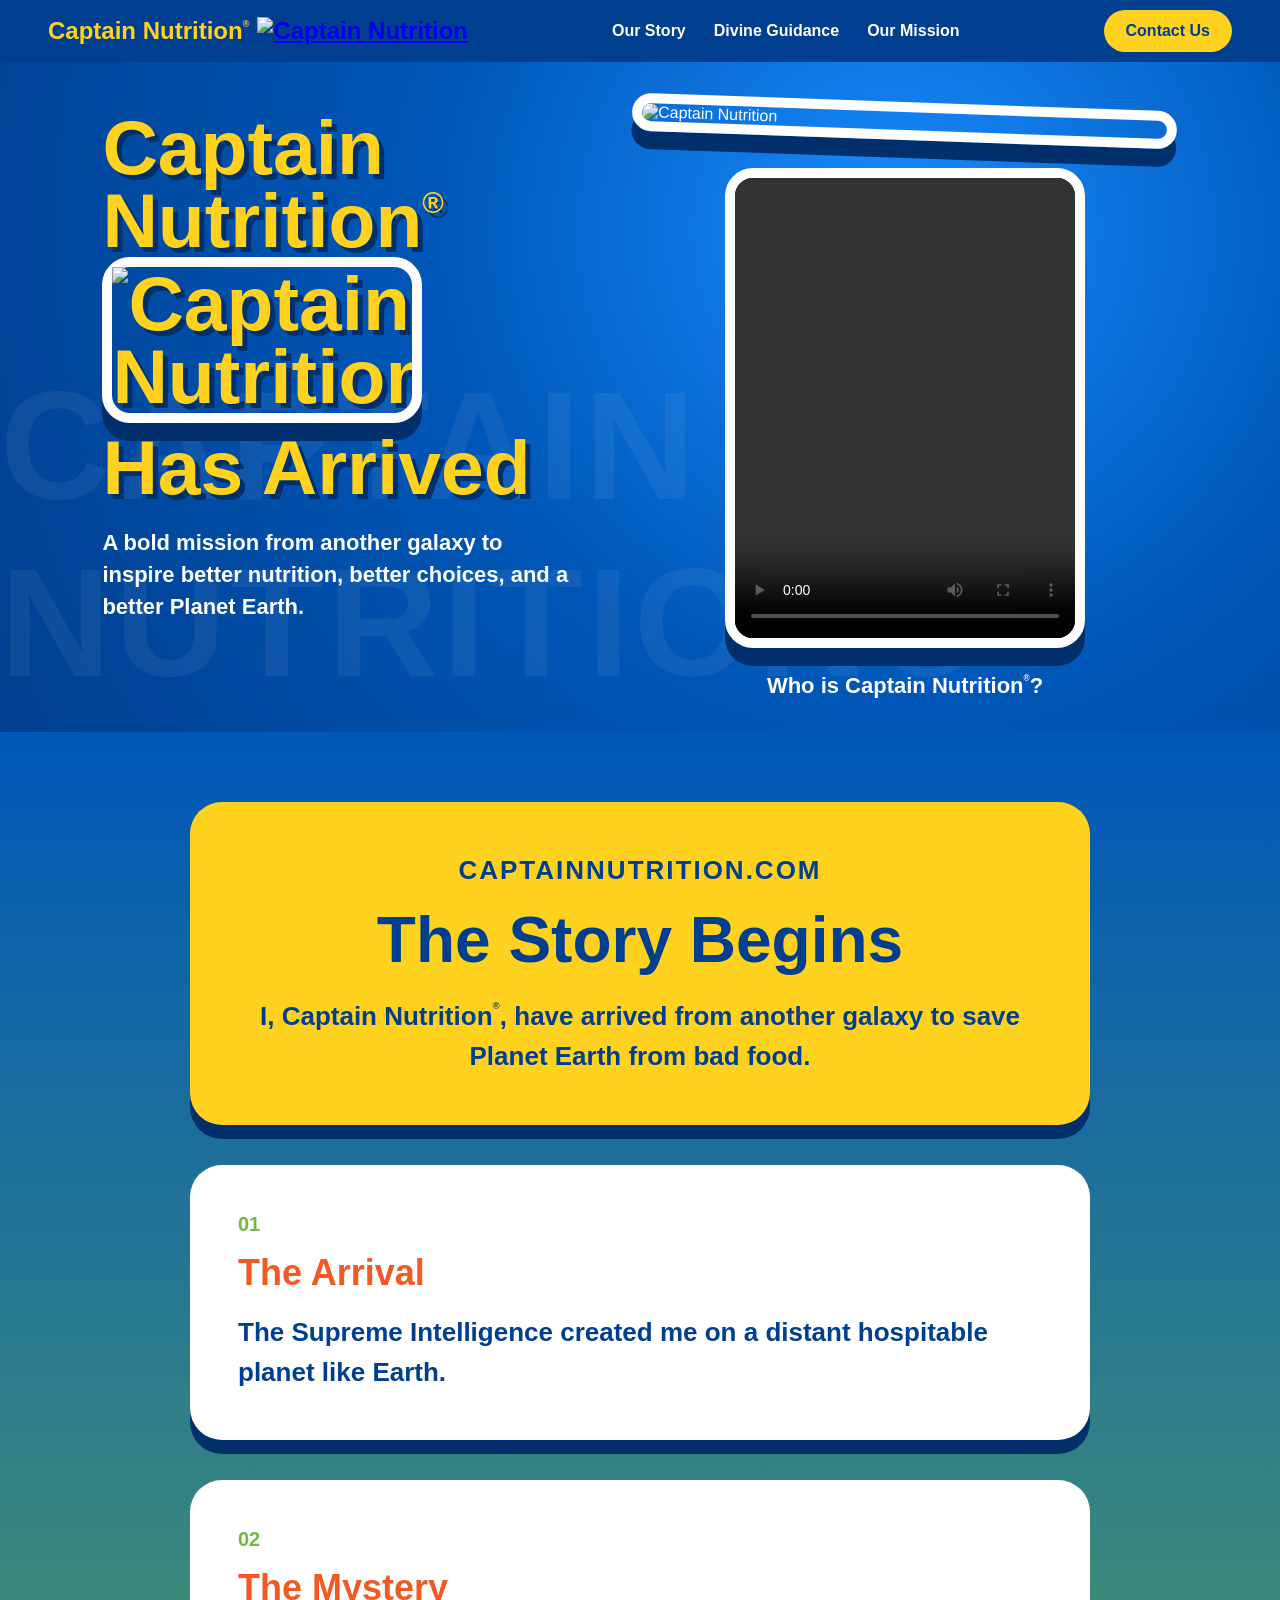
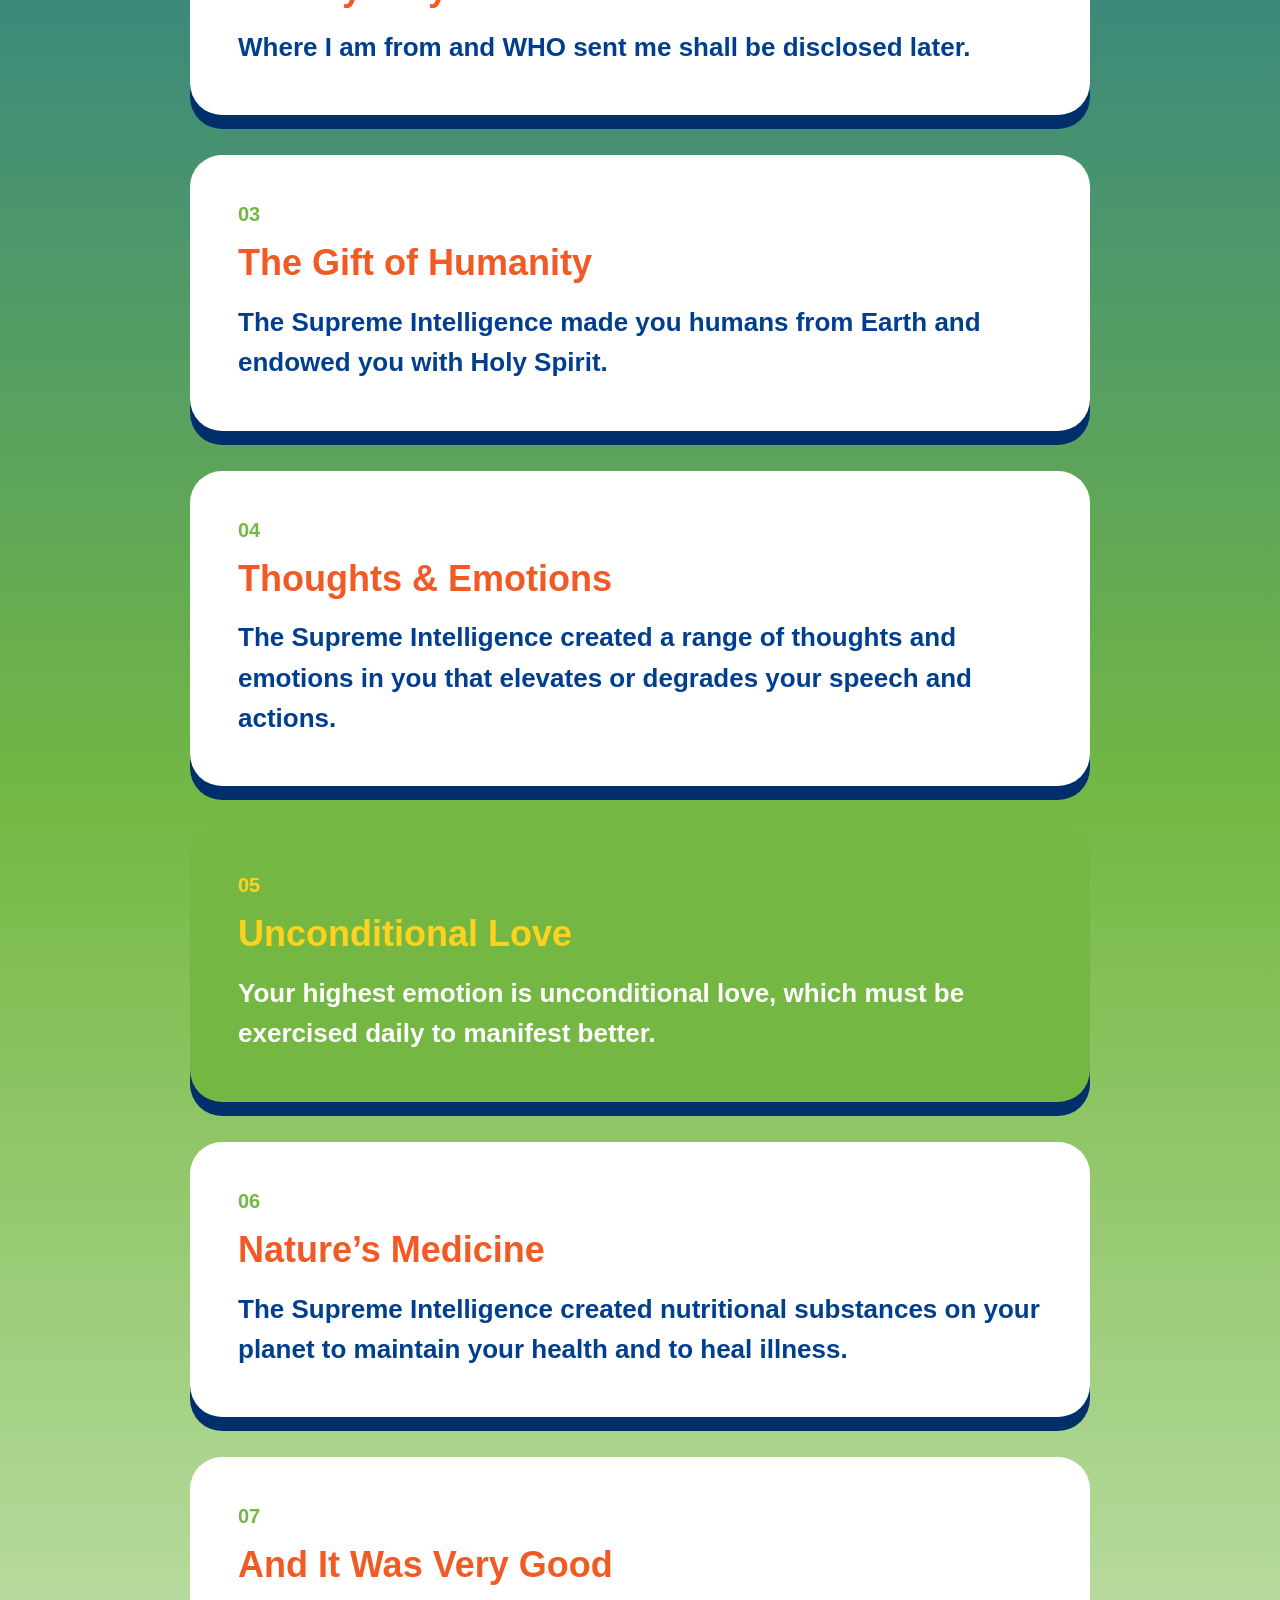
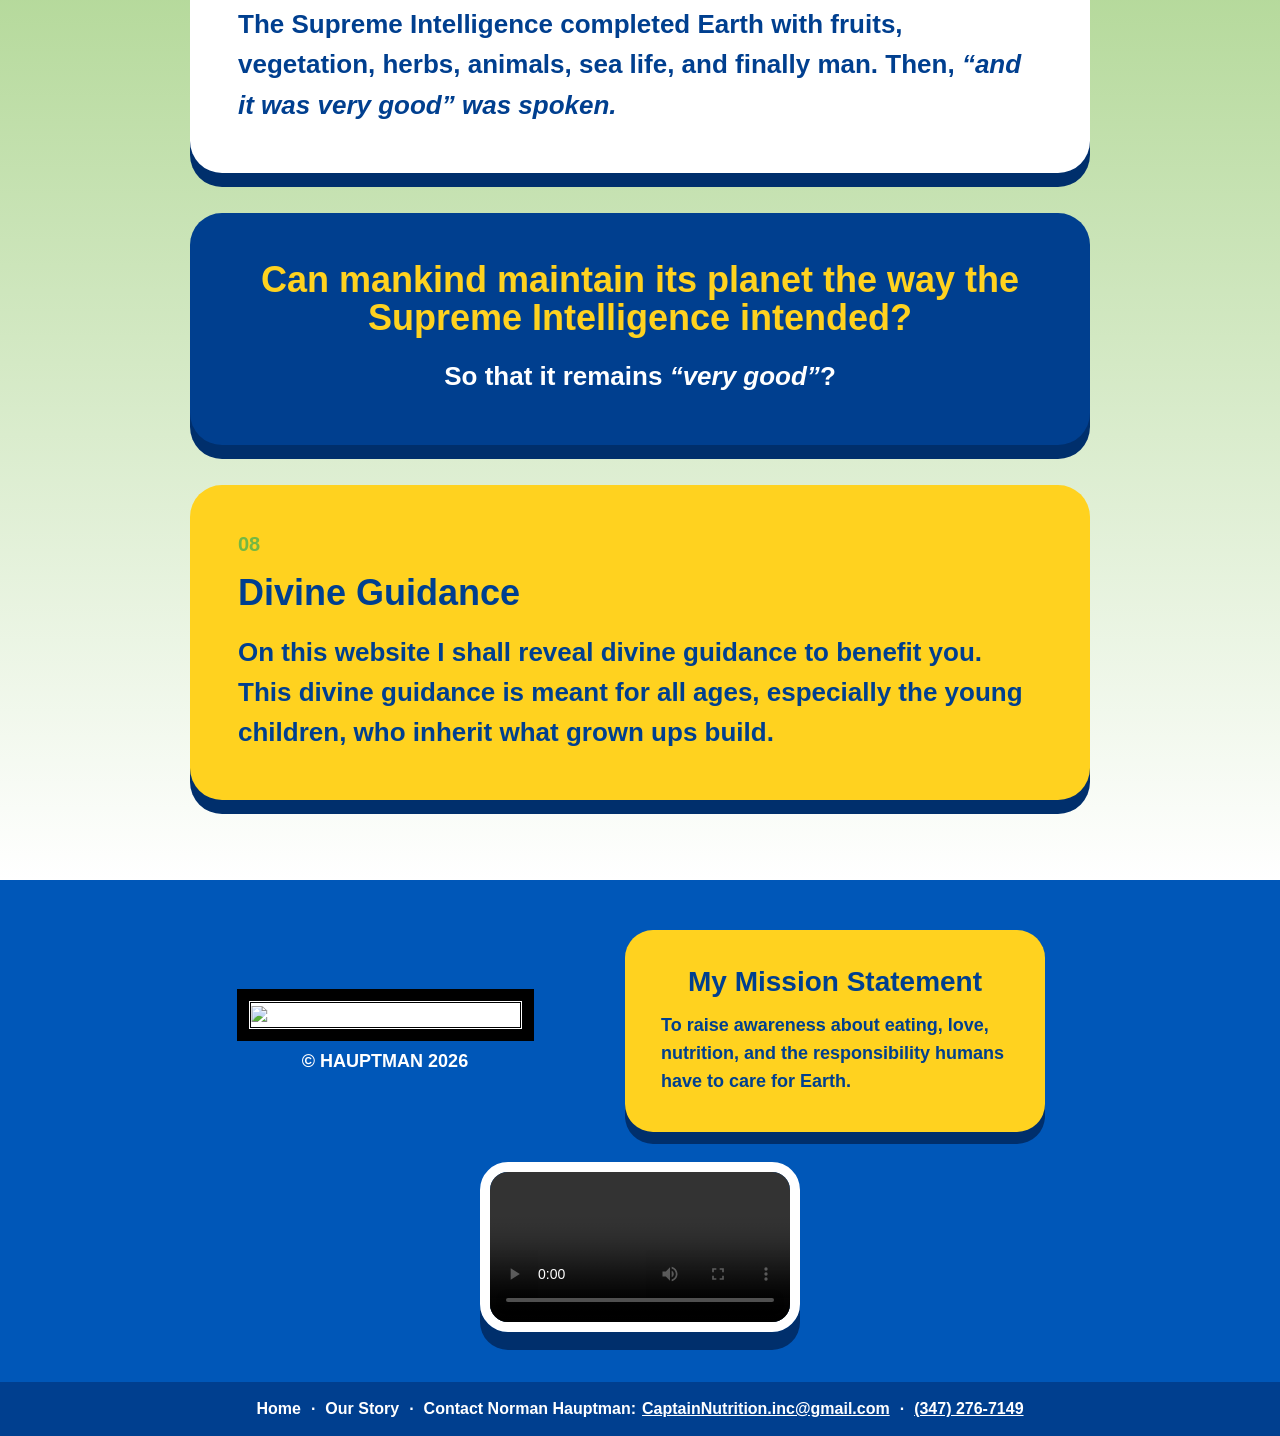
==== code/index.html @ ac57a13f "Initial clean commit" ====
<!DOCTYPE html>
<html lang="en">
<head>
  <meta charset="UTF-8" />
  <meta name="viewport" content="width=device-width, initial-scale=1.0" />
  <title>Captain Nutrition</title>
  <link rel="stylesheet" href="style.css" />
</head>

<body id="top">
  <header class="navbar">
    <div class="logo" style="display: flex; align-items: center; gap: 8px;">
      <a href="#top" style="text-decoration: none; color: inherit;">
        Captain Nutrition<span class="trademark">®</span>
      </a>

      <a href ="#top"><img src="large.png" alt="Captain Nutrition" style="width: 50px; height: auto;" /></a>
    </div>
        
    <nav>
      <a href="#story">Our Story</a>
      <a href="#guidance">Divine Guidance</a>
      <a href="#mission">Our Mission</a>
    <!-- <a href="#">Peace Love Cafe</a>
      <a href="#">FAQ</a>
      <a href="#">Legal</a> -->
    </nav>

    <div class="contact-dropdown">
      <button class="contact-btn">Contact Us</button>
      <div class="dropdown-content">
        <a href="mailto:CaptainNutrition.inc@gmail.com">
          CaptainNutrition.inc@gmail.com
        </a>
        <a href="tel:+13472767149">
          (347) 276-7149
        </a>
      </div>
    </div>
  </header>

  <section class="hero">
    <div class="hero-text">
      <h1>
        Captain Nutrition<span class="trademark">®</span><br />
            <div class="hero-cornucopia">        
              <img src="large.png" alt="Captain Nutrition" style="width: 300px; height: auto;"/>
            </div>
        <div style="margin-top: 8px;">Has Arrived</div>
      </h1>
      <p style="transform: translateY(-50px);"> A bold mission from another galaxy to inspire better nutrition, better choices, and a better Planet Earth. </p>
    </div>

    <div class="hero-media">
      <img src="Screenshot 2026-06-04 at 12.44.08 AM.png" alt="Captain Nutrition" />

      <video class="hero-under-video" controls playsinline>
        <source src="IMG_4357.mp4">
      </video>
      <p style="transform: translateY(-30px);"> Who is Captain Nutrition<span class="trademark">®</span>? </p>
    </div>
  </section>

  <section class="story" id="story">
    <div class="story-intro reveal">
      <p class="eyebrow">CaptainNutrition.com</p>
      <h1>The Story Begins</h1>
      <p> I, Captain Nutrition<span class="trademark">®</span>, have arrived from another galaxy to save Planet Earth from bad food. </p>
    </div>

    <div class="story-chapter reveal">
      <span>01</span>
      <h2>The Arrival</h2>
      <p> The Supreme Intelligence created me on a distant hospitable planet like Earth. </p>
    </div>

    <div class="story-chapter reveal">
      <span>02</span>
      <h2>The Mystery</h2>
      <p> Where I am from and WHO sent me shall be disclosed later. </p>
    </div>

    <div class="story-chapter reveal">
      <span>03</span>
      <h2>The Gift of Humanity</h2>
      <p>
        The Supreme Intelligence made you humans from Earth and endowed you with Holy Spirit.      
      </p>
    </div>

    <div class="story-chapter reveal">
      <span>04</span>
      <h2>Thoughts & Emotions</h2>
      <p>The Supreme Intelligence created a range of thoughts and emotions in you that
      elevates or degrades your speech and actions.
      </p>
    </div>

    <div class="story-chapter reveal green">
      <span>05</span>
      <h2>Unconditional Love</h2>
      <p>
        Your highest emotion is unconditional love, which must be exercised daily
        to manifest better.
      </p>
    </div>

    <div class="story-chapter reveal">
      <span>06</span>
      <h2>Nature’s Medicine</h2>
      <p> The Supreme Intelligence created nutritional substances on your planet to maintain your health and to heal illness. </p>
    </div>

    <div class="story-chapter reveal">
      <span>07</span>
      <h2>And It Was Very Good</h2>
      <p> The Supreme Intelligence completed Earth with fruits, vegetation, herbs, animals, sea life, and finally man. Then, <em>“and it was very good” was spoken.</em> </p>
    </div>

    <div class="story-question reveal">
      <h2>
        Can mankind maintain its planet the way the Supreme Intelligence intended?
      </h2>
      <p>So that it remains <em>“very good”</em>?</p>
    </div>

    <div class="story-chapter reveal final" id="guidance">
      <span>08</span>
      <h2>Divine Guidance</h2>
      <p>
        On this website I shall reveal divine guidance to benefit you. This divine
        guidance is meant for all ages, especially the young children, who inherit
        what grown ups build.
      </p>
    </div>
  </section>

  <section class="timeline" id="mission">
    <div class = "timeline-center">
      <div class = "captain-photo">
        <img src="Screenshot 2026-06-25 at 3.24.47 PM.png" alt="Captain Nutrition" />
      </div>
      <h3 class="timeline-copyright">© HAUPTMAN 2026</h3>
    </div>
    <div class="text-card yellow">
      <h3>My Mission Statement</h3>
      <p>
        <b>
        To raise awareness about eating, love, nutrition,
        and the responsibility humans have to care for Earth.
        </b>
      </p>
    </div>
  </section>

<section class="story-ending">
  <div class="ending-content">

      <video class="ending-video" controls playsinline>
        <source src="IMG_4361.mp4" type="video/mp4">
      </video>
  </div>
</section>


  <footer>
    <div style="text-align: center;">
      <nav style="display: flex; justify-content: center; align-items: center; flex-wrap: wrap; gap: 8px 0;">
          <a href="#top">Home</a>
          <span style="margin: 0 10px;">·</span>
          <a href="#story">Our Story</a>
          <span style="margin: 0 10px;">·</span>
          <span>Contact Norman Hauptman:</span>
          <a href="mailto:CaptainNutrition.inc@gmail.com" style="text-decoration: underline; margin-left: 6px;">
              CaptainNutrition.inc@gmail.com
          </a>
          <span style="margin: 0 10px;">·</span>
          <a href="tel:+13472767149" style="text-decoration: underline;">
              (347) 276-7149
          </a>
      </nav>
    </div>
  </footer>

  <script>
    const reveals = document.querySelectorAll(".reveal");

    const observer = new IntersectionObserver((entries) => {
      entries.forEach((entry) => {
        if (entry.isIntersecting) {
          entry.target.classList.add("active");
        }
      });
    }, {
      threshold: 0.2
    });

    reveals.forEach((section) => observer.observe(section));
  </script>
</body>
</html>
---- code/style.css ----
* {
  box-sizing: border-box;
  margin: 0;
  padding: 0;
}

body {
  font-family: Arial, Helvetica, sans-serif;
  background: #0057b8;
  color: white;
  overflow-x: hidden;
}

/* NAVBAR */

.navbar {
  background: #003f8f;
  display: flex;
  align-items: center;
  justify-content: space-between;
  padding: 10px 48px;
  position: sticky;
  top: 0;
  z-index: 10;
}

.logo {
  font-weight: 900;
  font-size: 24px;
  color: #ffd21f;
}

nav {
  display: flex;
  gap: 28px;
}

nav a {
  color: white;
  text-decoration: none;
  font-weight: 700;
}

button {
  background: #ffd21f;
  border: none;
  padding: 12px 22px;
  border-radius: 999px;
  font-weight: 900;
  color: #003f8f;
}

/* CONTACT DROPDOWN */
.contact-dropdown {
  position: relative;
  display: inline-block;
}

.contact-btn {
  background: #ffd21f;
  border: none;
  padding: 12px 22px;
  border-radius: 999px;
  font-weight: 900;
  color: #003f8f;
  cursor: pointer;
  font-size: 16px;
  font-family: inherit;
  transition: background 0.2s ease;
}

.contact-btn:hover {
  background: #e6bd19;
}

.dropdown-content {
  display: none;
  position: absolute;
  right: 0;
  top: 100%;
  margin-top: 8px;
  background-color: #003f8f;
  min-width: 200px;
  border: 3px solid #ffd21f;
  border-radius: 16px;
  box-shadow: 0 8px 16px rgba(0,0,0,0.2);
  z-index: 20;
  overflow: visible; /* Changed from hidden to allow the bridge to work */
}

/* This creates an invisible hit-zone between the button and the dropdown */
.dropdown-content::before {
  content: "";
  position: absolute;
  top: -15px;
  left: 0;
  width: 100%;
  height: 15px;
  background: transparent;
}

.dropdown-content a {
  color: white;
  padding: 12px 16px;
  text-decoration: none;
  display: block;
  font-weight: 700;
  font-size: 14px;
  transition: background 0.2s ease, color 0.2s ease;
}

.dropdown-content a:not(:last-child) {
  border-bottom: 1px solid rgba(255, 255, 255, 0.1);
}

.dropdown-content a:hover {
  background-color: #ffd21f;
  color: #003f8f;
}

/* Show the menu on hover */
.contact-dropdown:hover .dropdown-content {
  display: block;
}
/* HERO */

.hero {
  min-height: 640px;
  background: radial-gradient(circle at 70% 25%, #188cff, #0057b8 45%, #003f8f);
  display: grid;
  grid-template-columns: 1fr 1.15fr;
  align-items: center;
  gap: 56px;
  padding: 40px 8% 0px;
  text-align: left;
  position: relative;
  overflow: hidden;
}

.hero::before {
  content: "CAPTAIN NUTRITION®";
  position: absolute;
  right: -40px;
  bottom: 20px;
  font-size: clamp(70px, 12vw, 180px);
  font-weight: 900;
  color: rgba(255, 255, 255, 0.06);
  letter-spacing: 4px;
}

.hero-text {
  position: relative;
  z-index: 1;
}

.hero h3 {
  display: inline-block;
  background: #ffd21f;
  color: #003f8f;
  padding: 10px 18px;
  border-radius: 999px;
  letter-spacing: 2px;
  font-size: 14px;
  margin-bottom: 24px;
}

.hero h1 {
  text-align: left;
  font-size: clamp(44px, 6vw, 88px);
  max-width: 720px;
  transform: translateY(-50px);
}

.hero p {
  margin-top: 24px;
  max-width: 560px;
  font-size: 22px;
  line-height: 1.45;
  font-weight: 700;
}

/* HERO MEDIA */

.hero-media {
  display: flex;
  flex-direction: column;
  align-items: center;
  gap: 28px;
  position: relative;
  z-index: 1;
}

.hero-media img {
  width: 100%;
  max-width: 760px;
  border: 10px solid white;
  border-radius: 28px;
  box-shadow: 0 18px 0 #002f6c;
  transform: rotate(2deg);
}

.hero-under-video {
  width: 100%;
  max-width: 360px;
  height: 480px;
  object-fit: cover;
  object-position: center;
  border: 10px solid white;
  border-radius: 28px;
  box-shadow: 0 18px 0 #002f6c;
  background: black;
}

/* CORNOCOPIA BLOCK */

.hero-cornucopia {
  display: inline-flex;
  flex-direction: column;
  gap: 28px;
  border: 10px solid white;
  border-radius: 28px;
  box-shadow: 0 18px 0 #002f6c;
}

/* GLOBAL H1 */

h1 {
  font-size: clamp(34px, 6vw, 72px);
  font-weight: 900;
  color: #ffd21f;
  text-align: center;
  text-shadow: 5px 5px 0 #002f6c;
  line-height: 0.95;
}

/* STORY */

.story {
  padding: 70px 8%;
  padding-bottom: 40px;
  background: linear-gradient(#0057b8, #74b843, #ffffff);
}

.story-intro,
.story-chapter,
.story-question {
  max-width: 900px;
  margin: 0 auto 40px;
  padding: 48px;
  border-radius: 32px;
  background: white;
  color: #003f8f;
  box-shadow: 0 14px 0 #002f6c;
}

.story-intro {
  text-align: center;
  background: #ffd21f;
}

.eyebrow {
  font-size: 14px;
  letter-spacing: 2px;
  text-transform: uppercase;
  font-weight: 900;
  color: #003f8f;
  margin-bottom: 18px;
}

.story h1 {
  font-size: clamp(38px, 5vw, 64px);
  color: #003f8f;
  text-shadow: none;
  margin-bottom: 24px;
  line-height: 1;
}

.story h2 {
  font-size: clamp(22px, 4vw, 36px);
  line-height: 1.05;
  font-weight: 900;
  color: #f15a24;
  margin-bottom: 20px;
}

.story p {
  font-size: clamp(18px, 2.2vw, 26px);
  line-height: 1.55;
  font-weight: 700;
}

.story-chapter span {
  display: inline-block;
  margin-bottom: 18px;
  font-size: 20px;
  font-weight: 900;
  color: #74b843;
}

.story-chapter.green {
  background: #74b843;
  color: white;
}

.story-chapter.green h2,
.story-chapter.green span {
  color: #ffd21f;
}

.story-question {
  text-align: center;
  background: #003f8f;
  color: white;
}

.story-question h2 {
  color: #ffd21f;
}

.story-chapter.final {
  background: #ffd21f;
}

.story-chapter.final h2 {
  color: #003f8f;
}

/* REVEAL */

.reveal {
  opacity: 0;
  transform: translateY(70px) scale(0.92);
  transition: opacity 0.75s ease, transform 0.75s cubic-bezier(0.22, 1, 0.36, 1);
}

.reveal.active {
  opacity: 1;
  transform: translateY(0) scale(1);
}

/* TIMELINE (CLEANED - SINGLE SOURCE OF TRUTH) */

.timeline {
  display: grid;
  grid-template-columns: 300px 420px;
  justify-content: center;
  align-items: center;
  column-gap: 90px;
  padding: 50px 8% 0;
}

.timeline-center {
  width: 300px;
  text-align: center;
  justify-self: end;
}

.timeline-center img {
  width: 300px;
  max-width: 300px;
}

.timeline-copyright {
  margin-top: 8px;
  font-size: 18px;
  font-weight: 700;
}

.text-card {
  background: white;
  color: #003f8f;
  border-radius: 28px;
  padding: 36px;
  box-shadow: 0 12px 0 #002f6c;
  max-width: 520px;
}

.text-card h3 {
  font-size: 28px;
  font-weight: 900;
  color: #003f8f;
  margin-bottom: 14px;
  text-align: center;
}

.text-card p {
  font-size: 18px;
  line-height: 1.55;
}

.text-card.yellow {
  justify-self: end;
  background: #ffd21f;
  color: #003f8f;
}
.captain-photo {
  position: relative;
  margin: 10px;
  width: 91%;
  display: inline-block;
  overflow: hidden;

  background: white;
  padding: 5px 1px;

  outline: 12px solid black;
}

.captain-photo::before {
  content: "";
  position: absolute;

  top: 1px;
  left: 1px;
  right: 1px;
  bottom: 1px;

  border: 1.8px solid black;
  pointer-events: none;
  z-index: 2;
}

.captain-photo img {
  display: block;
  width: 100%;
  transform: scaleX(.99); /* 2% wider */
  transform-origin: center;
  z-index: 1;
}

/* STORY ENDING */

.story-ending {
  text-align: center;
  padding: 30px 20px;
  background: #0057b8;
}

.ending-video {
  display: block;
  margin: 0 auto 20px;
  max-width: 100%;
  height: auto;
  border: 10px solid white;
  border-radius: 28px;
  box-shadow: 0 18px 0 #002f6c;
}

/* FOOTER */

footer {
  background: #003f8f;
  text-align: center;
  padding: 18px 32px;
  font-weight: 700;
}

/* TRADMARK */

.trademark {
  font-size: 0.38em;
  vertical-align: top;
  position: relative;
  top: 0.2em;
}

/* RESPONSIVE */

@media (hover: hover) {
  .contact-dropdown:hover .dropdown-content {
    display: block;
  }
  .contact-btn:hover {
    background: #e6bd19;
  }
  .dropdown-content a:hover {
    background-color: #ffd21f;
    color: #003f8f;
  }
}

@media (max-width: 850px) {
  .navbar {
    display: flex;
    flex-direction: row; 
    flex-wrap: wrap;   
    align-items: center;
    justify-content: space-between;
    padding: 12px 24px; 
    gap: 12px 0;       
  }

  nav {
    order: 3;           
    width: 100%;         
    justify-content: center;
    gap: 20px;        
    padding-top: 4px;
  }

  .logo {
    order: 1;
    font-size: 20px;  
  }

  .contact-dropdown {
    order: 2;
  }

  .contact-btn {
    padding: 10px 18px;
    font-size: 14px;
  }

  .dropdown-content {
    right: 0;
    min-width: 180px;
  }

  .hero {
    grid-template-columns: 1fr;
  }

  .hero-media img {
    max-width: 100%;
  }

  .hero-under-video {
    max-width: 360px;
    height: 500px;
  }

  .story {
    padding: 70px 5%;
  }

  .story-intro,
  .story-chapter,
  .story-question {
    max-width: 900px;
    margin: 0 auto 40px;
  }

  .timeline {
    grid-template-columns: 1fr;
    gap: 32px;
  }
}
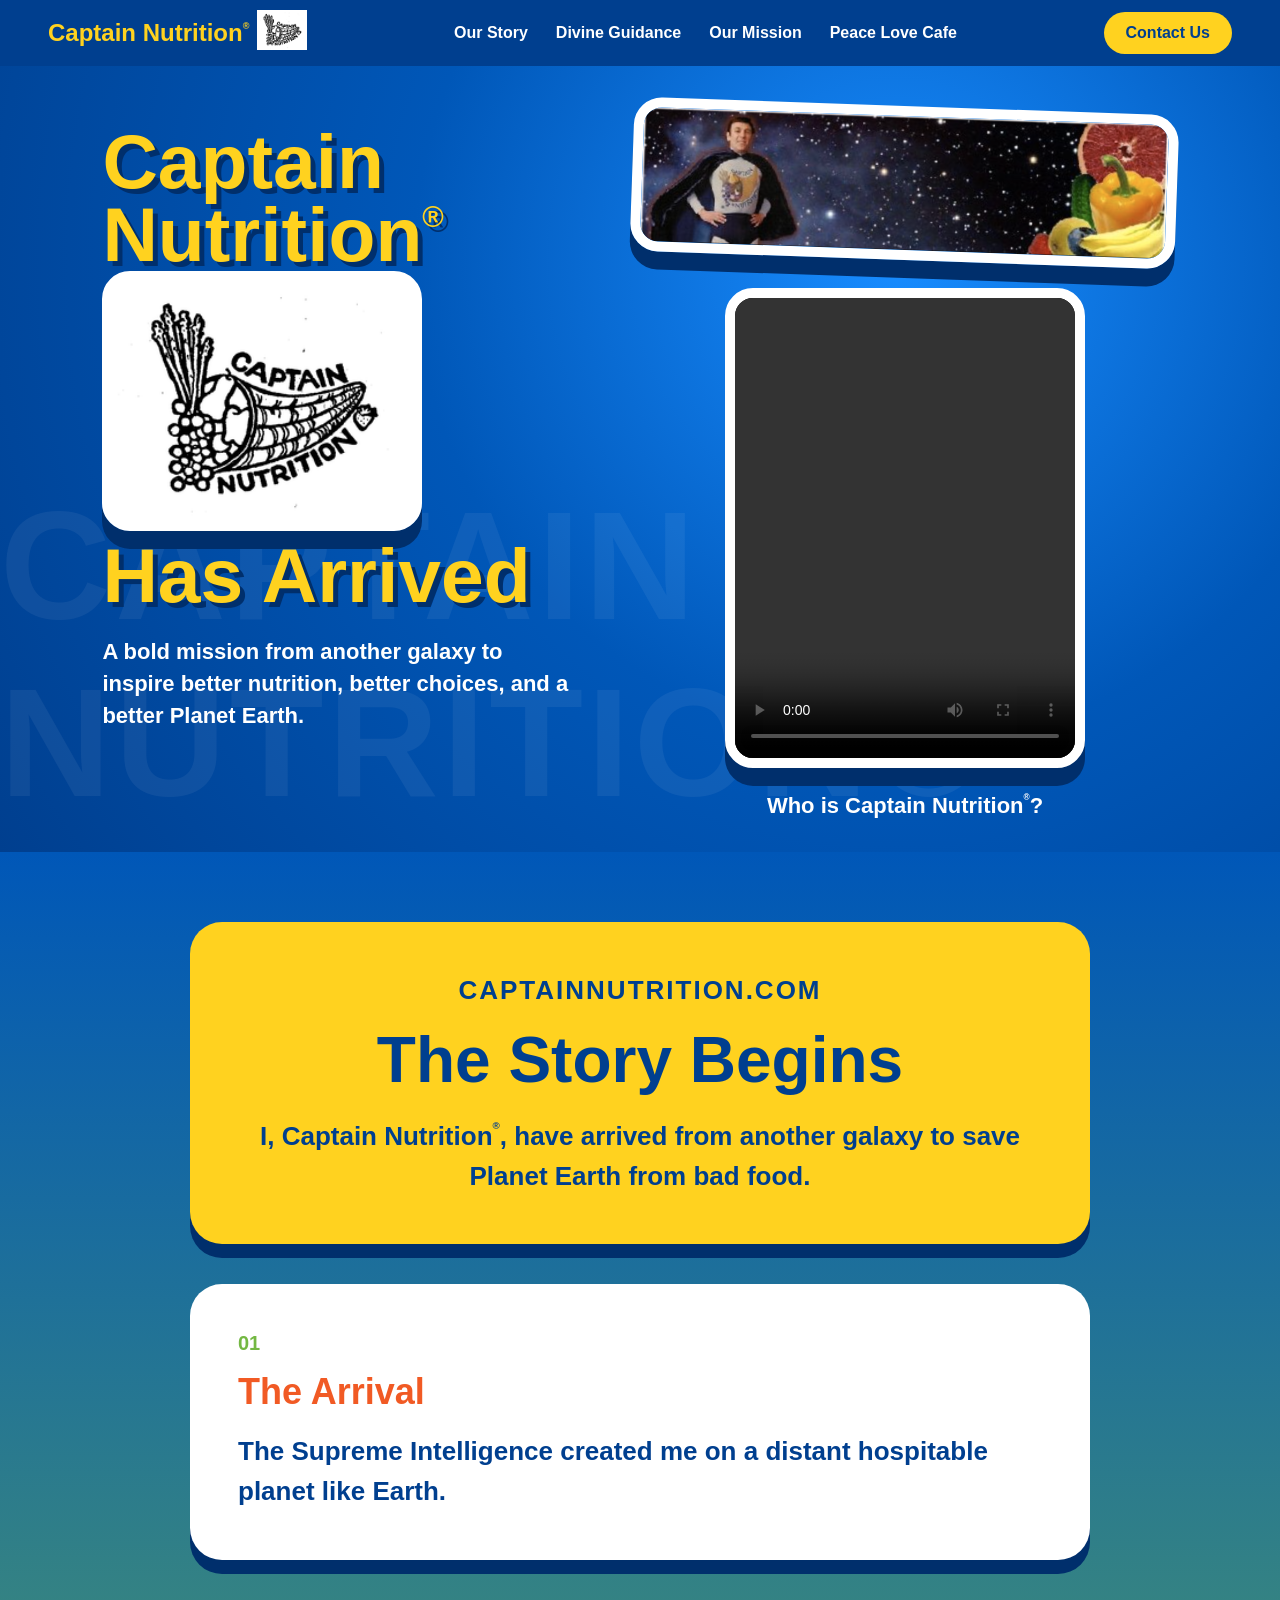
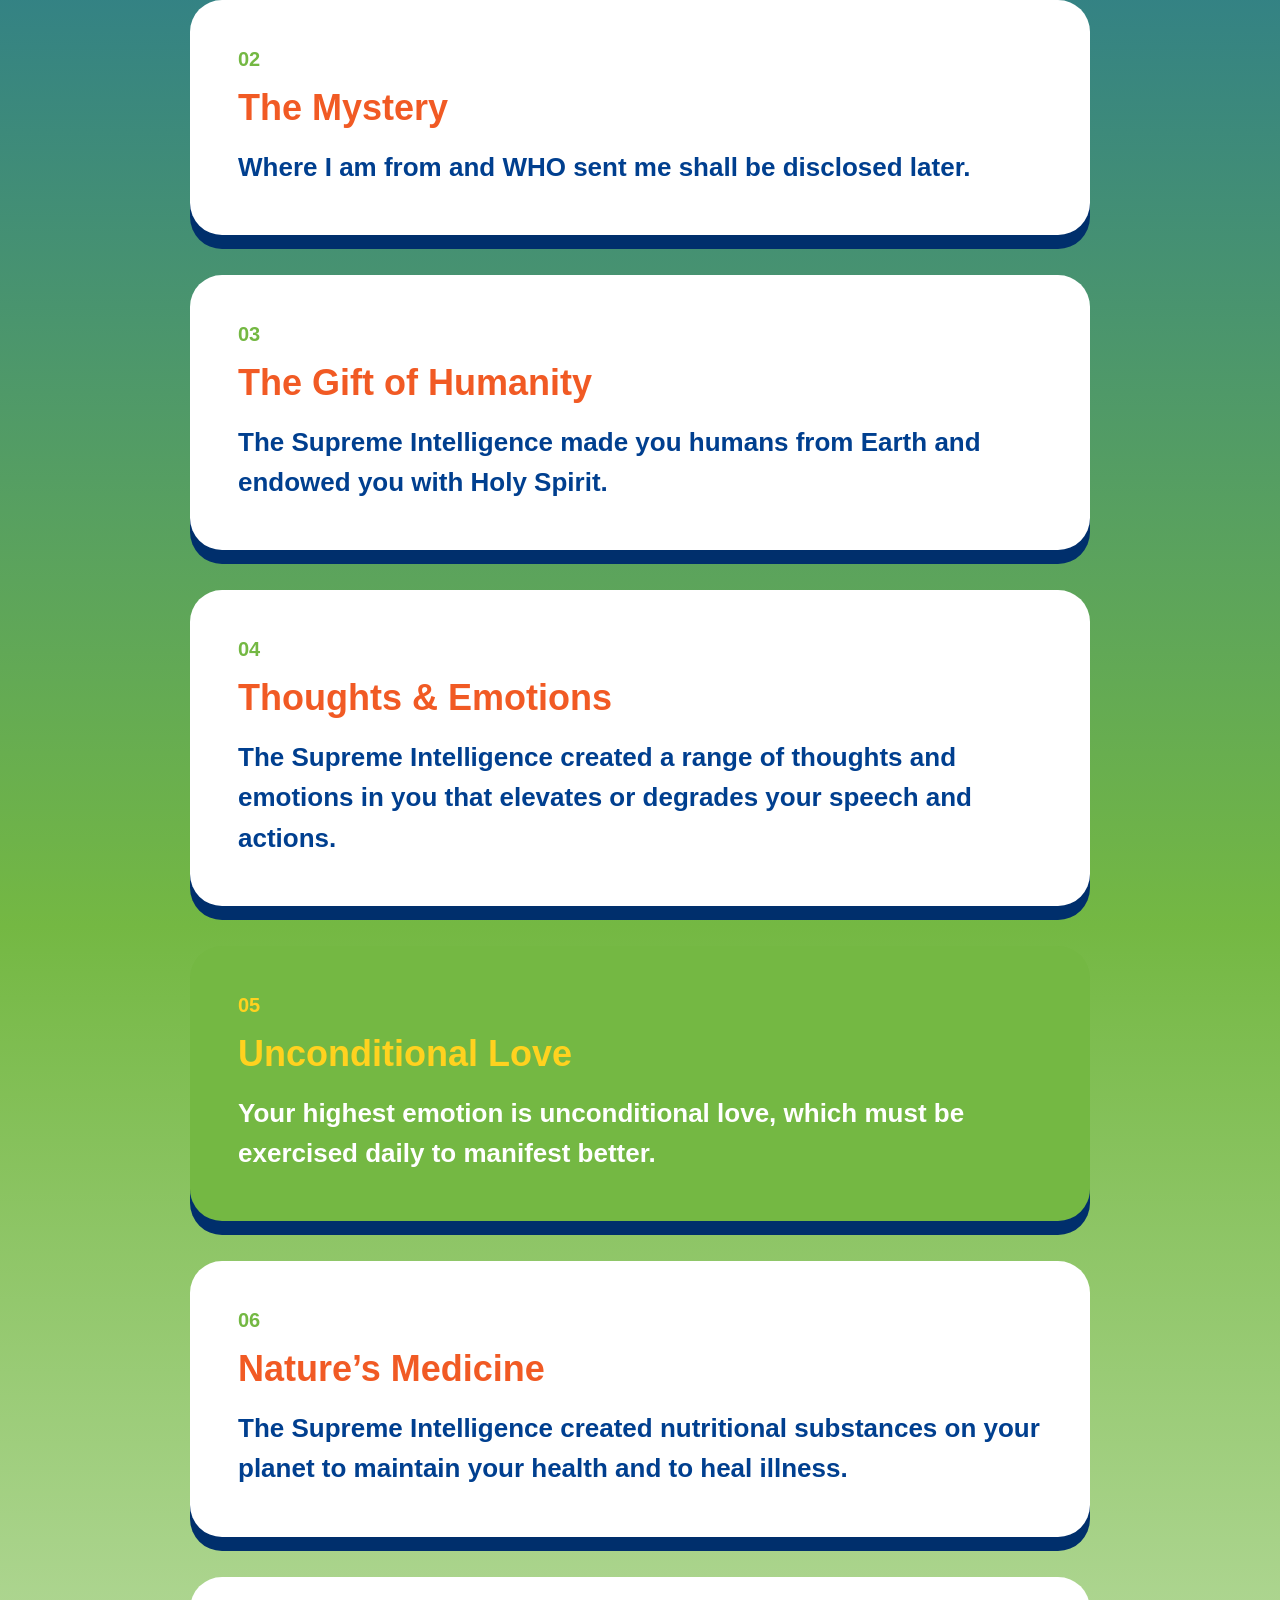
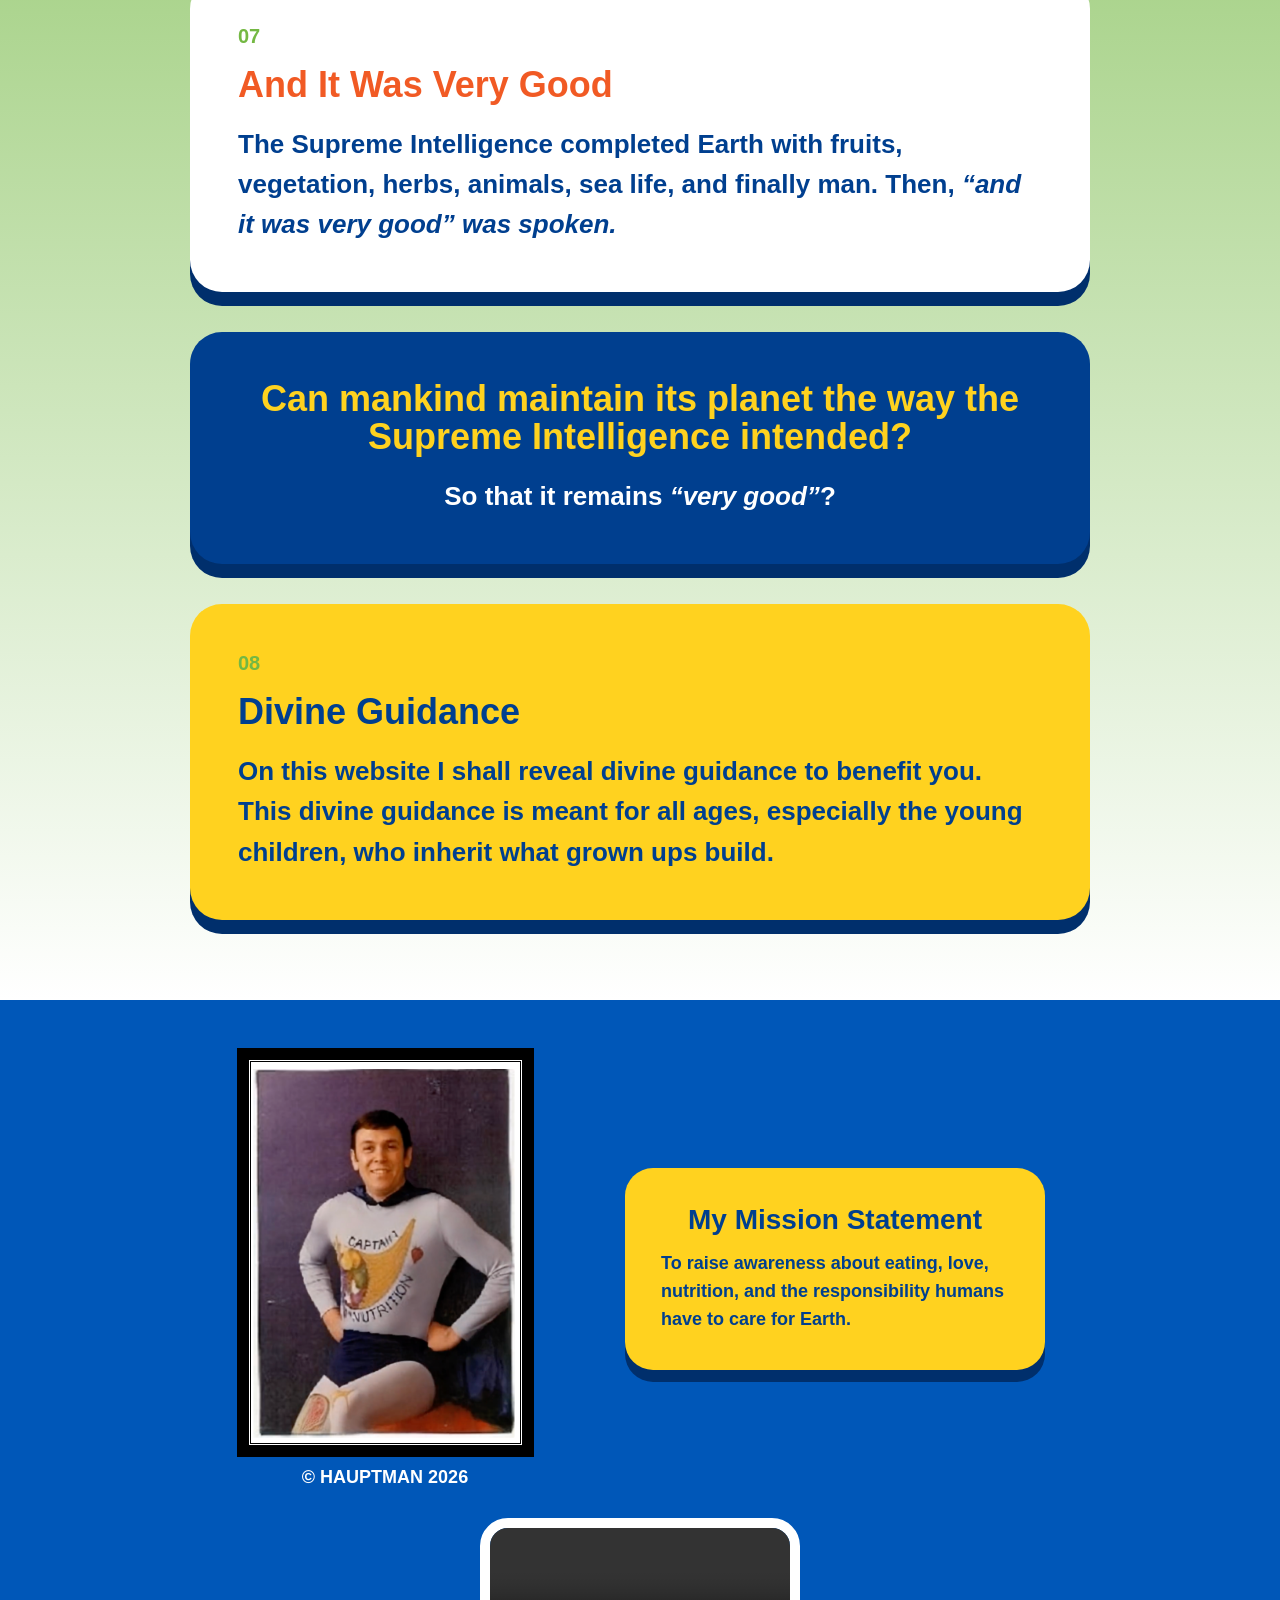
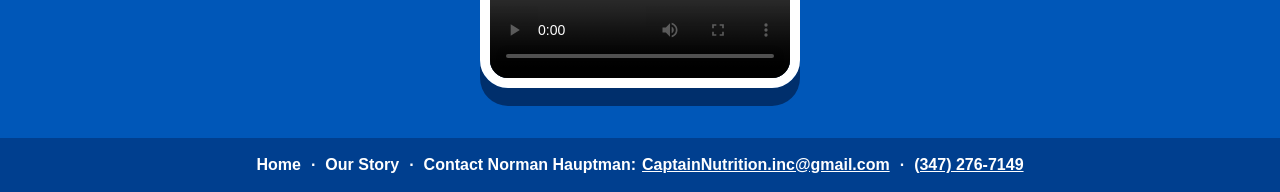
==== commit 3c68e97c: "cafe page start" ====
--- a/code/index.html
+++ b/code/index.html
@@ -14,13 +14,14 @@
         Captain Nutrition<span class="trademark">®</span>
       </a>
 
-      <a href ="#top"><img src="large.png" alt="Captain Nutrition" style="width: 50px; height: auto;" /></a>
+      <a href ="#top"><img src="media/large.png" alt="Captain Nutrition" style="width: 50px; height: auto;" /></a>
     </div>
         
     <nav>
       <a href="#story">Our Story</a>
       <a href="#guidance">Divine Guidance</a>
       <a href="#mission">Our Mission</a>
+      <a href="peacelovecafe.html">Peace Love Cafe</a>
     <!-- <a href="#">Peace Love Cafe</a>
       <a href="#">FAQ</a>
       <a href="#">Legal</a> -->
@@ -44,7 +45,7 @@
       <h1>
         Captain Nutrition<span class="trademark">®</span><br />
             <div class="hero-cornucopia">        
-              <img src="large.png" alt="Captain Nutrition" style="width: 300px; height: auto;"/>
+              <img src="media/large.png" alt="Captain Nutrition" style="width: 300px; height: auto;"/>
             </div>
         <div style="margin-top: 8px;">Has Arrived</div>
       </h1>
@@ -52,10 +53,10 @@
     </div>
 
     <div class="hero-media">
-      <img src="Screenshot 2026-06-04 at 12.44.08 AM.png" alt="Captain Nutrition" />
+      <img src="media/Screenshot 2026-06-04 at 12.44.08 AM.png" alt="Captain Nutrition" />
 
       <video class="hero-under-video" controls playsinline>
-        <source src="IMG_4357.mp4">
+        <source src="media/IMG_4357.mp4">
       </video>
       <p style="transform: translateY(-30px);"> Who is Captain Nutrition<span class="trademark">®</span>? </p>
     </div>
@@ -138,7 +139,7 @@
   <section class="timeline" id="mission">
     <div class = "timeline-center">
       <div class = "captain-photo">
-        <img src="Screenshot 2026-06-25 at 3.24.47 PM.png" alt="Captain Nutrition" />
+        <img src="media/Screenshot 2026-06-25 at 3.24.47 PM.png" alt="Captain Nutrition" />
       </div>
       <h3 class="timeline-copyright">© HAUPTMAN 2026</h3>
     </div>
@@ -157,7 +158,7 @@
   <div class="ending-content">
 
       <video class="ending-video" controls playsinline>
-        <source src="IMG_4361.mp4" type="video/mp4">
+        <source src="media/IMG_4361.mp4" type="video/mp4">
       </video>
   </div>
 </section>
--- a/code/style.css
+++ b/code/style.css
@@ -546,3 +546,40 @@
     gap: 32px;
   }
 }
+
+/*peace love cafe page*/
+.cafe-manifesto {
+  list-style: none;
+  padding: 0;
+  margin: 0;
+  display: flex;
+  flex-direction: column;
+  gap: 14px;
+  font-size: 19px;
+  font-weight: 700;
+  color: #ffd21f;
+  transform: translateY(-20px);
+}
+
+.cafe-manifesto li {
+  display: flex;
+  align-items: center;
+  gap: 12px;
+  background: rgba(0, 63, 143, 0.4);
+  padding: 12px 18px;
+  border-radius: 16px;
+  border: 2px solid rgba(255, 210, 31, 0.3);
+  backdrop-filter: blur(4px);
+  transition: transform 0.2s ease, background 0.2s ease;
+}
+
+.cafe-manifesto li:hover {
+  transform: translateX(6px);
+  background: rgba(0, 63, 143, 0.7);
+  border-color: #ffd21f;
+}
+
+.cafe-manifesto span {
+  color: #74b843;
+  font-size: 16px;
+}
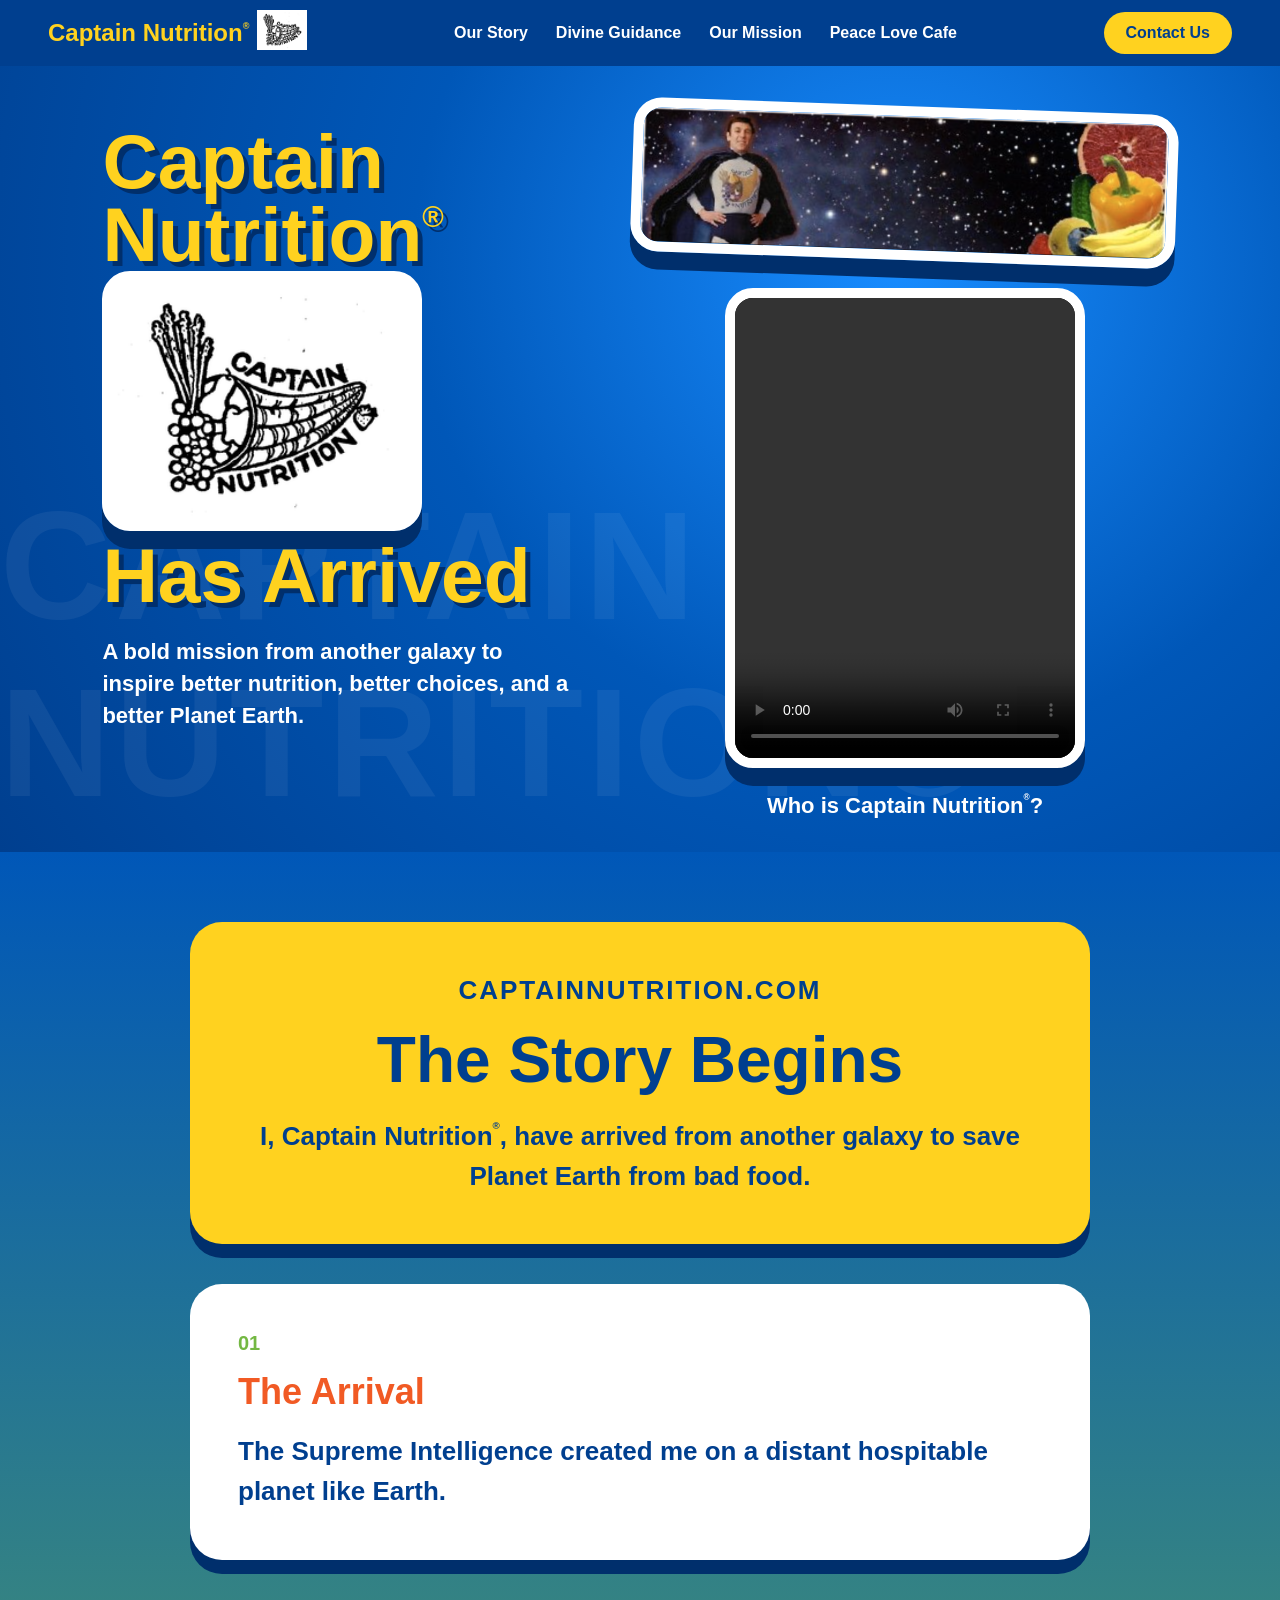
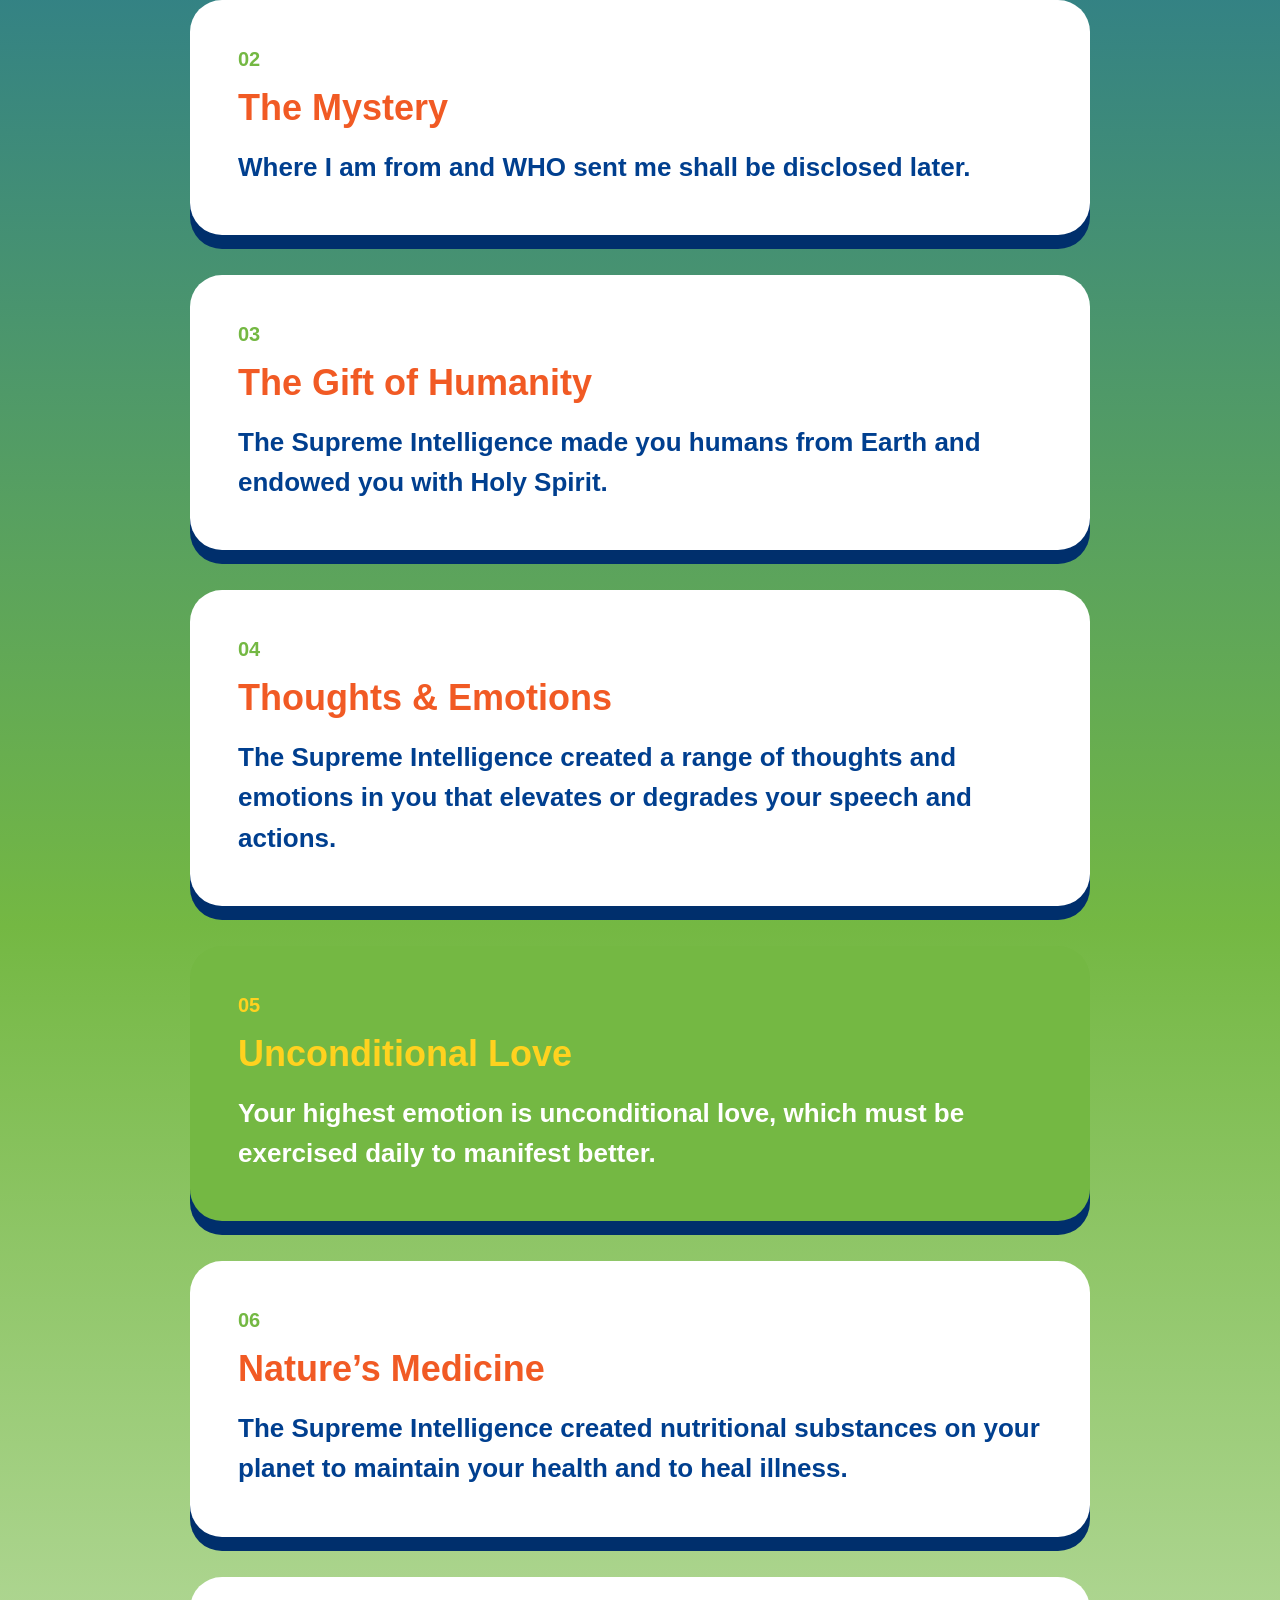
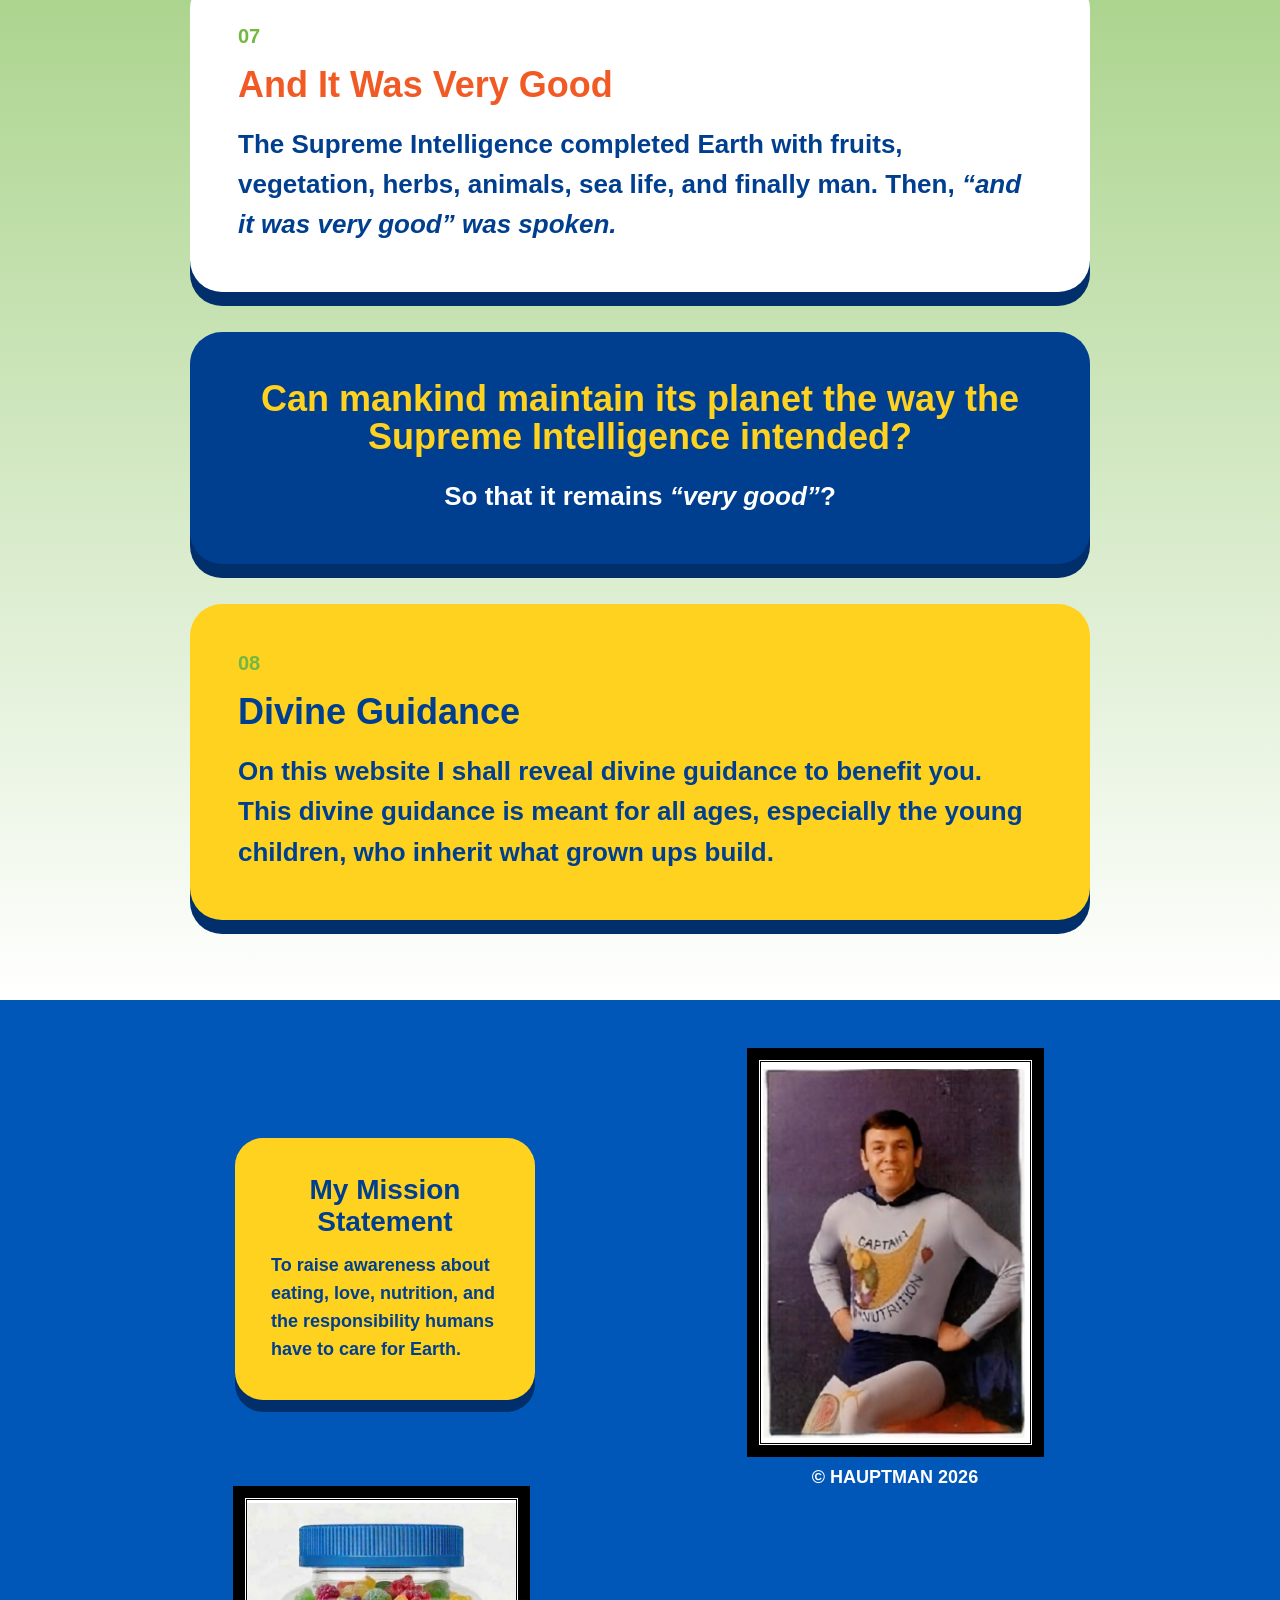
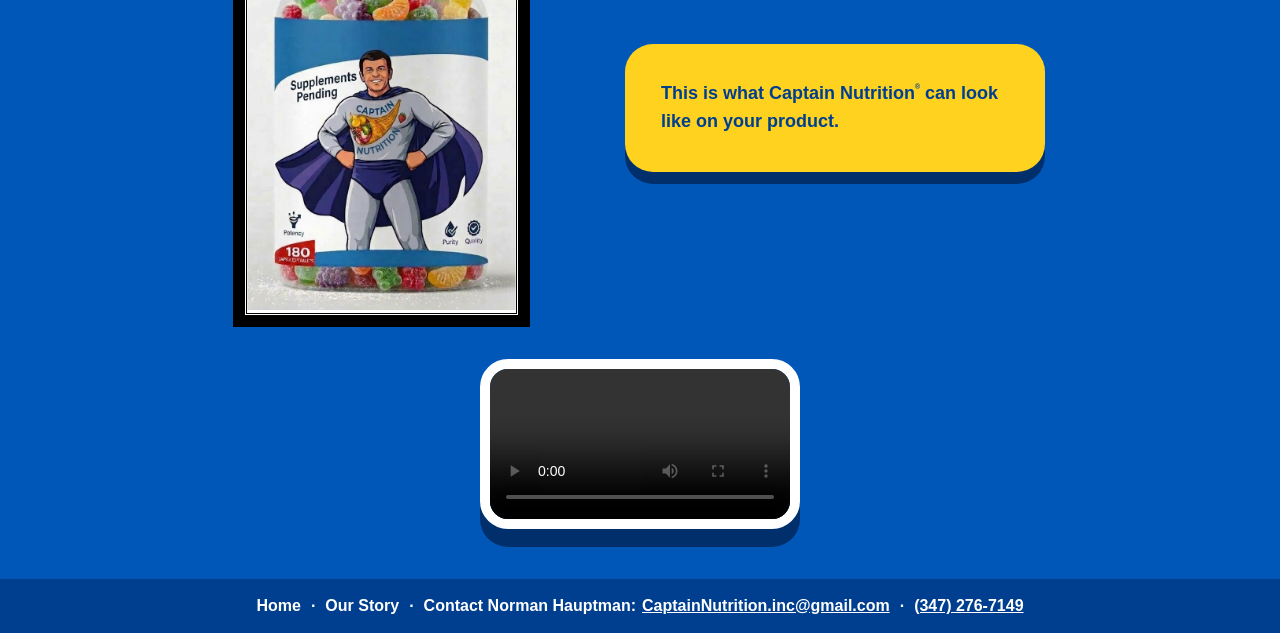
==== commit ed86ac99: "new picture, video edit" ====
--- a/code/index.html
+++ b/code/index.html
@@ -136,29 +136,50 @@
     </div>
   </section>
 
-  <section class="timeline" id="mission">
-    <div class = "timeline-center">
-      <div class = "captain-photo">
-        <img src="media/Screenshot 2026-06-25 at 3.24.47 PM.png" alt="Captain Nutrition" />
-      </div>
-      <h3 class="timeline-copyright">© HAUPTMAN 2026</h3>
-    </div>
+<section class="timeline" id="mission">
+  <!-- Left Column -->
+  <div class="timeline-left">
     <div class="text-card yellow">
       <h3>My Mission Statement</h3>
       <p>
         <b>
-        To raise awareness about eating, love, nutrition,
-        and the responsibility humans have to care for Earth.
+          To raise awareness about eating, love, nutrition,
+          and the responsibility humans have to care for Earth.
         </b>
       </p>
     </div>
-  </section>
+  </div>
+
+  <!-- Center Column -->
+  <div class="timeline-center">
+    <div class="captain-photo">
+      <img src="media/captain.png" alt="Captain Nutrition" />
+    </div>
+    <h3 class="timeline-copyright">© HAUPTMAN 2026</h3>
+  </div>
+
+  <!-- Right Column -->
+  <div class="timeline-right">
+    <div class="captain-photo">
+      <img src="media/supplements.jpeg" alt="Captain Nutrition Supplements" />
+    </div>
+  </div>
+
+  <div class="text-card yellow">
+      <p>
+        <b>
+          This is what Captain Nutrition<span class="trademark">®</span> can look like
+          on your product.
+        </b>
+      </p>
+  </div>
+</section>
 
 <section class="story-ending">
   <div class="ending-content">
 
       <video class="ending-video" controls playsinline>
-        <source src="media/IMG_4361.mp4" type="video/mp4">
+        <source src="media/ending_video.mp4" type="video/mp4">
       </video>
   </div>
 </section>
--- a/code/style.css
+++ b/code/style.css
@@ -12,7 +12,7 @@
 }
 
 /* NAVBAR */
-
+ 
 .navbar {
   background: #003f8f;
   display: flex;
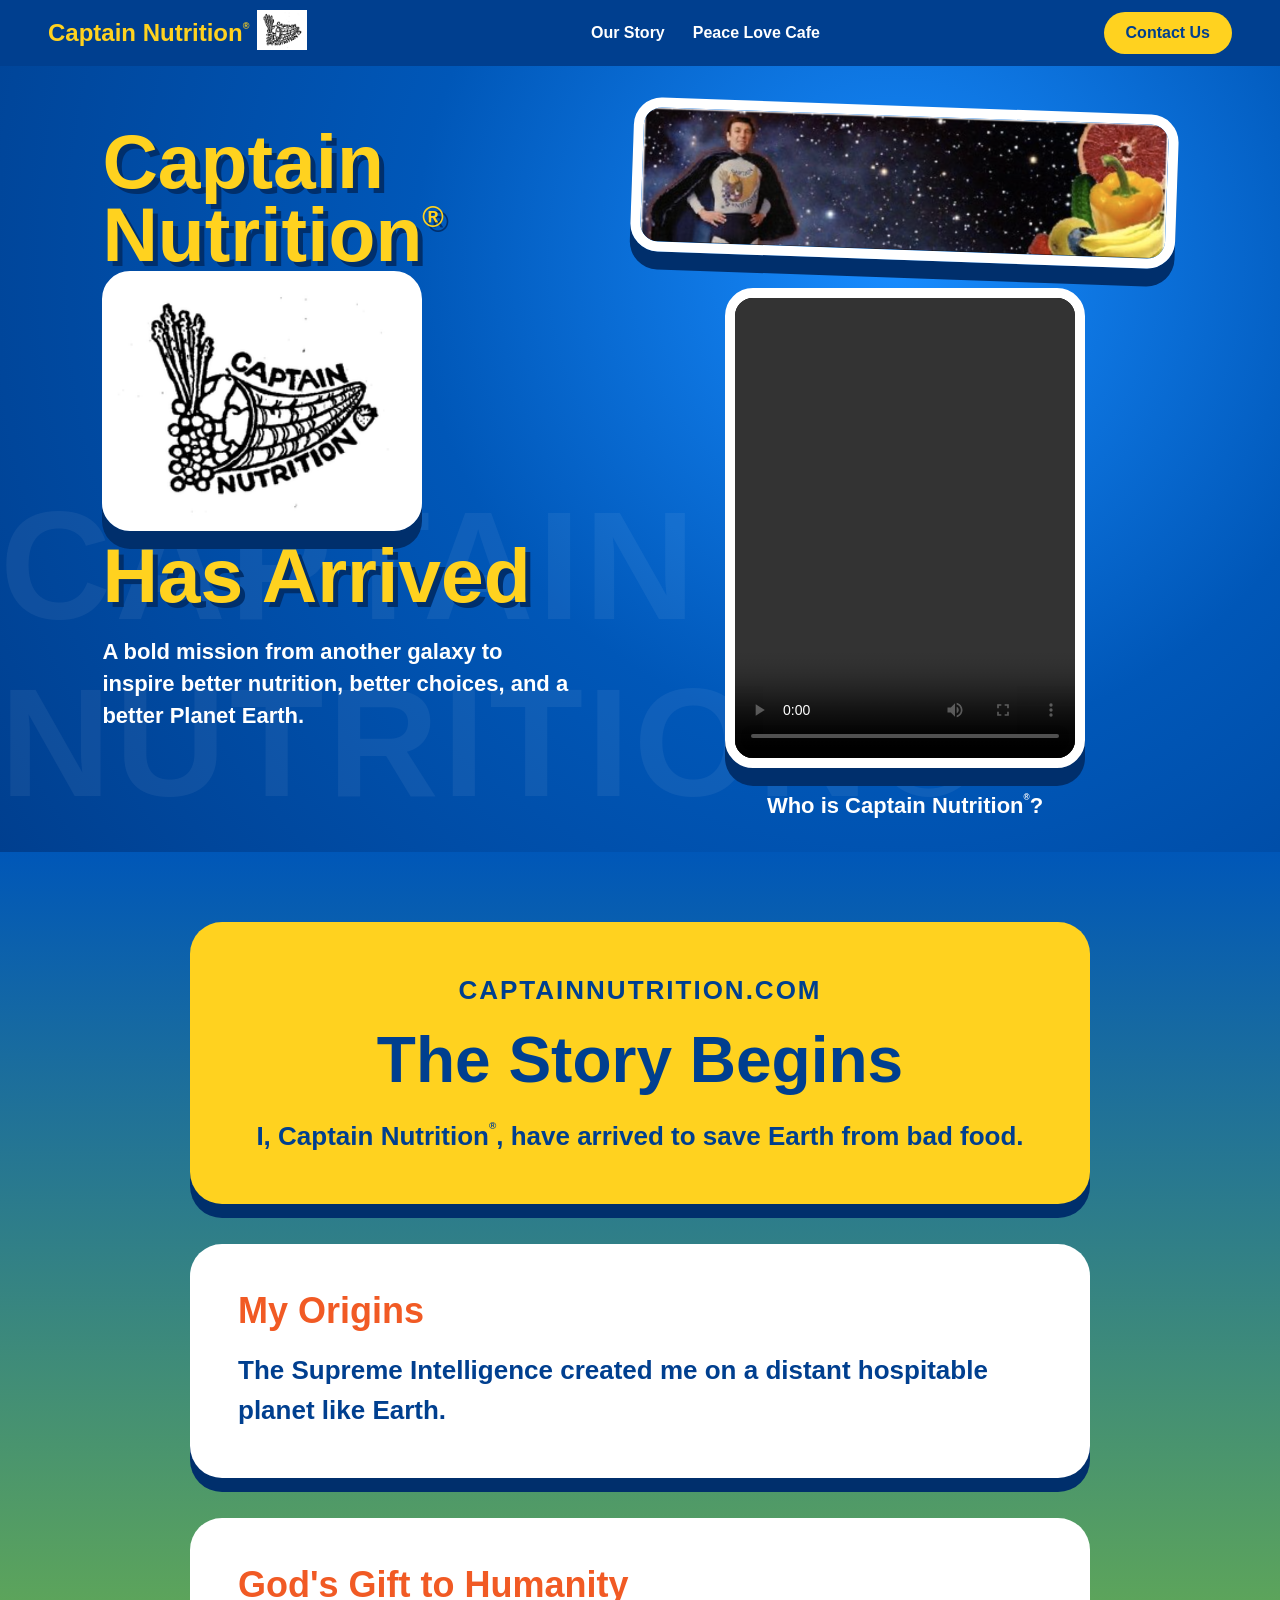
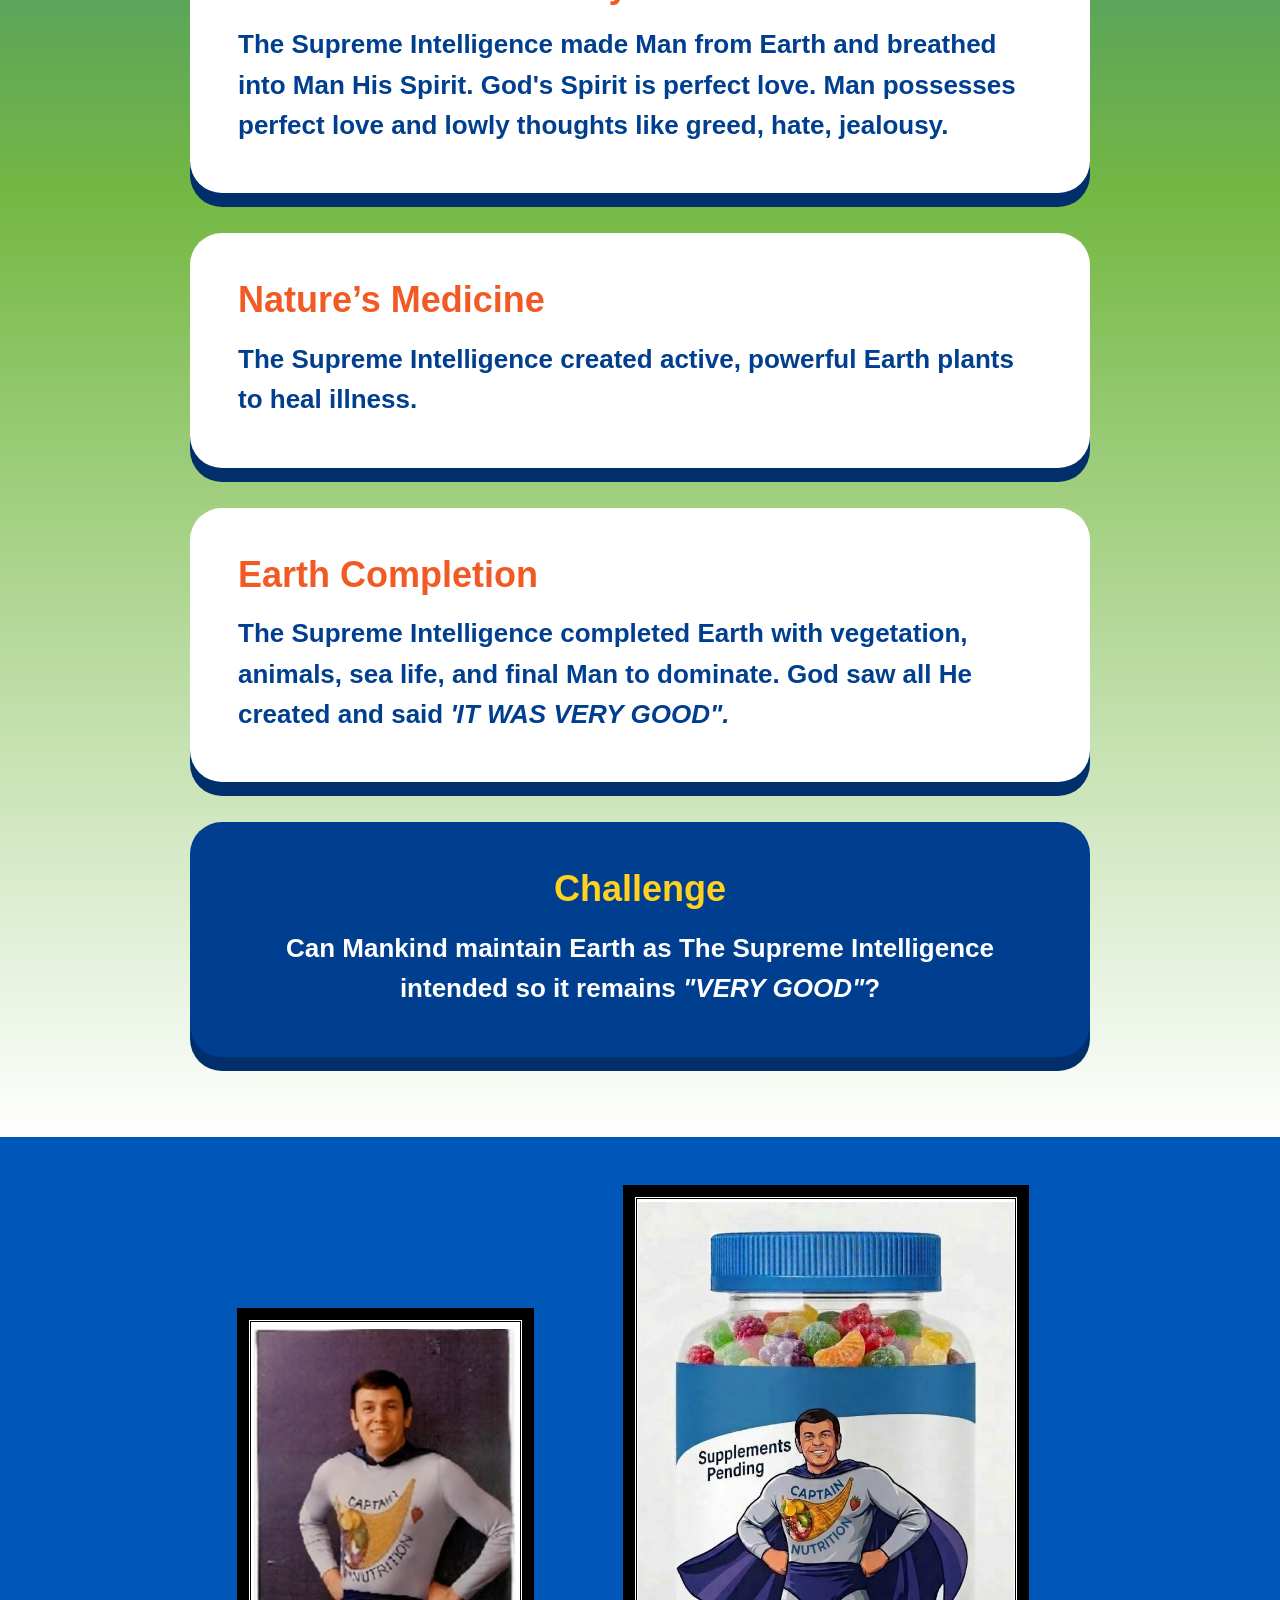
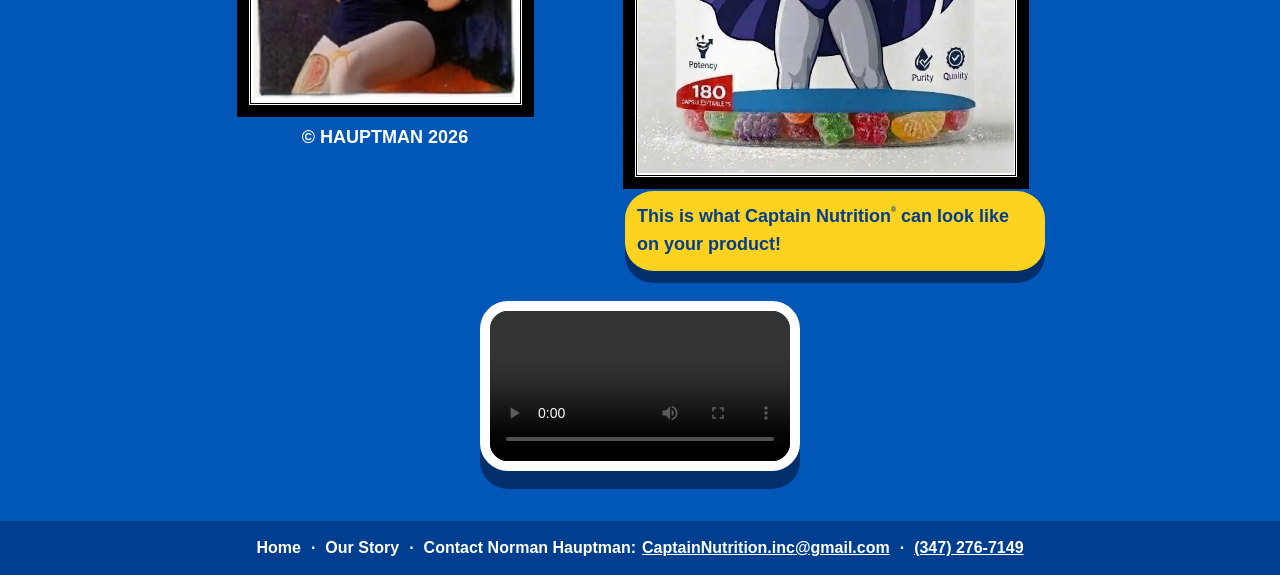
==== commit e093ae7d: "revisions" ====
--- a/code/index.html
+++ b/code/index.html
@@ -19,8 +19,6 @@
         
     <nav>
       <a href="#story">Our Story</a>
-      <a href="#guidance">Divine Guidance</a>
-      <a href="#mission">Our Mission</a>
       <a href="peacelovecafe.html">Peace Love Cafe</a>
     <!-- <a href="#">Peace Love Cafe</a>
       <a href="#">FAQ</a>
@@ -66,91 +64,44 @@
     <div class="story-intro reveal">
       <p class="eyebrow">CaptainNutrition.com</p>
       <h1>The Story Begins</h1>
-      <p> I, Captain Nutrition<span class="trademark">®</span>, have arrived from another galaxy to save Planet Earth from bad food. </p>
+      <p> I, Captain Nutrition<span class="trademark">®</span>, have arrived to save Earth from bad food. </p>
     </div>
 
     <div class="story-chapter reveal">
-      <span>01</span>
-      <h2>The Arrival</h2>
+      <h2>My Origins</h2>
       <p> The Supreme Intelligence created me on a distant hospitable planet like Earth. </p>
     </div>
 
     <div class="story-chapter reveal">
-      <span>02</span>
-      <h2>The Mystery</h2>
-      <p> Where I am from and WHO sent me shall be disclosed later. </p>
-    </div>
-
-    <div class="story-chapter reveal">
-      <span>03</span>
-      <h2>The Gift of Humanity</h2>
+      <h2>God's Gift to Humanity</h2>
       <p>
-        The Supreme Intelligence made you humans from Earth and endowed you with Holy Spirit.      
+       The Supreme Intelligence made Man from Earth and breathed into Man His Spirit. 
+       God's Spirit is perfect love. Man possesses perfect love and lowly thoughts like greed, hate, jealousy.
       </p>
     </div>
 
     <div class="story-chapter reveal">
-      <span>04</span>
-      <h2>Thoughts & Emotions</h2>
-      <p>The Supreme Intelligence created a range of thoughts and emotions in you that
-      elevates or degrades your speech and actions.
-      </p>
-    </div>
-
-    <div class="story-chapter reveal green">
-      <span>05</span>
-      <h2>Unconditional Love</h2>
-      <p>
-        Your highest emotion is unconditional love, which must be exercised daily
-        to manifest better.
-      </p>
+      <h2>Nature’s Medicine</h2>
+      <p> The Supreme Intelligence created active, powerful Earth plants to heal illness. </p>
     </div>
 
     <div class="story-chapter reveal">
-      <span>06</span>
-      <h2>Nature’s Medicine</h2>
-      <p> The Supreme Intelligence created nutritional substances on your planet to maintain your health and to heal illness. </p>
-    </div>
-
-    <div class="story-chapter reveal">
-      <span>07</span>
-      <h2>And It Was Very Good</h2>
-      <p> The Supreme Intelligence completed Earth with fruits, vegetation, herbs, animals, sea life, and finally man. Then, <em>“and it was very good” was spoken.</em> </p>
+      <h2>Earth Completion</h2>
+      <p> The Supreme Intelligence completed Earth with vegetation, animals, sea life, and final Man to dominate. 
+        God saw all He created and said <em>'IT WAS VERY GOOD".</em> </p>
     </div>
 
     <div class="story-question reveal">
       <h2>
-        Can mankind maintain its planet the way the Supreme Intelligence intended?
+        Challenge
       </h2>
-      <p>So that it remains <em>“very good”</em>?</p>
+      <p> Can Mankind maintain Earth as The Supreme Intelligence intended so it remains <em>"VERY GOOD"</em>? </p>
     </div>
 
-    <div class="story-chapter reveal final" id="guidance">
-      <span>08</span>
-      <h2>Divine Guidance</h2>
-      <p>
-        On this website I shall reveal divine guidance to benefit you. This divine
-        guidance is meant for all ages, especially the young children, who inherit
-        what grown ups build.
-      </p>
-    </div>
   </section>
 
 <section class="timeline" id="mission">
-  <!-- Left Column -->
-  <div class="timeline-left">
-    <div class="text-card yellow">
-      <h3>My Mission Statement</h3>
-      <p>
-        <b>
-          To raise awareness about eating, love, nutrition,
-          and the responsibility humans have to care for Earth.
-        </b>
-      </p>
-    </div>
-  </div>
 
-  <!-- Center Column -->
   <div class="timeline-center">
     <div class="captain-photo">
       <img src="media/captain.png" alt="Captain Nutrition" />
@@ -163,16 +114,17 @@
     <div class="captain-photo">
       <img src="media/supplements.jpeg" alt="Captain Nutrition Supplements" />
     </div>
-  </div>
-
-  <div class="text-card yellow">
+      <div class="text-card yellow">
       <p>
         <b>
           This is what Captain Nutrition<span class="trademark">®</span> can look like
-          on your product.
+          on your product!
         </b>
       </p>
   </div>
+  </div>
+
+
 </section>
 
 <section class="story-ending">
--- a/code/style.css
+++ b/code/style.css
@@ -370,7 +370,7 @@
   background: white;
   color: #003f8f;
   border-radius: 28px;
-  padding: 36px;
+  padding: 12px;
   box-shadow: 0 12px 0 #002f6c;
   max-width: 520px;
 }
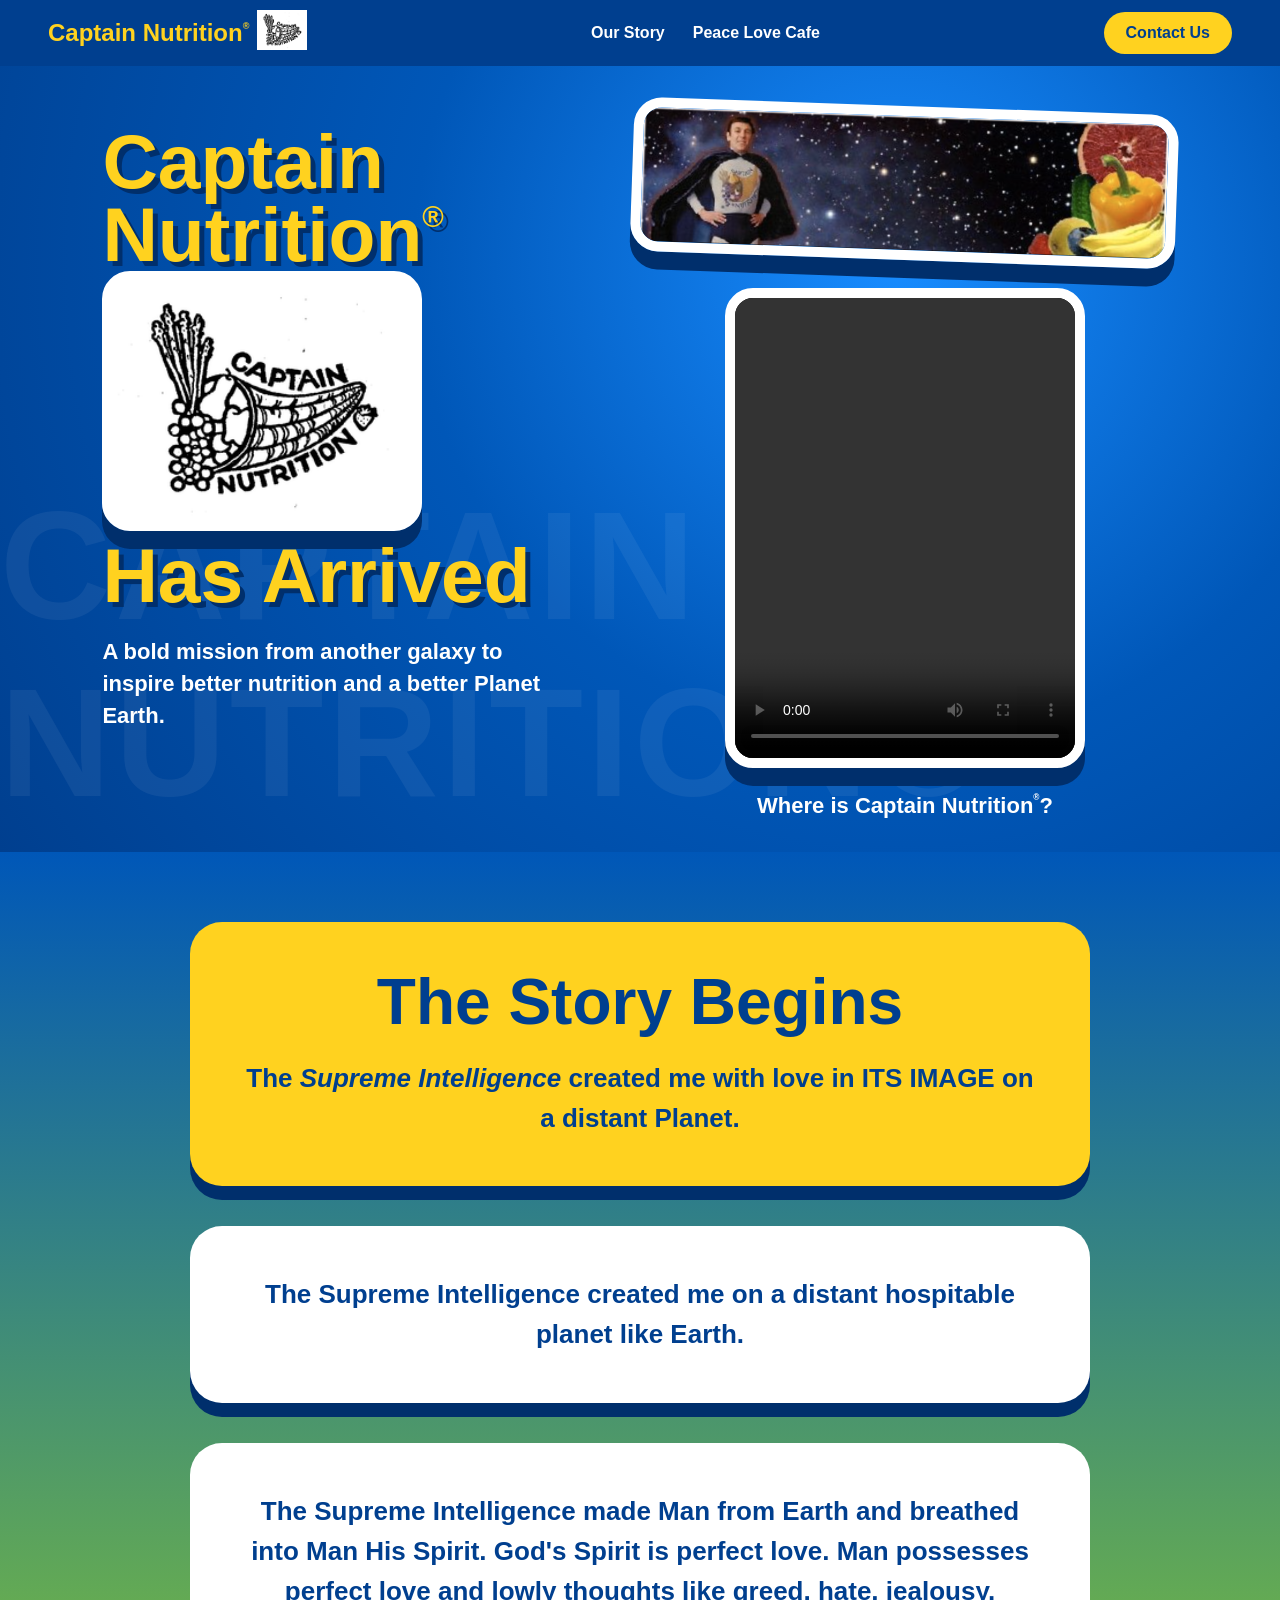
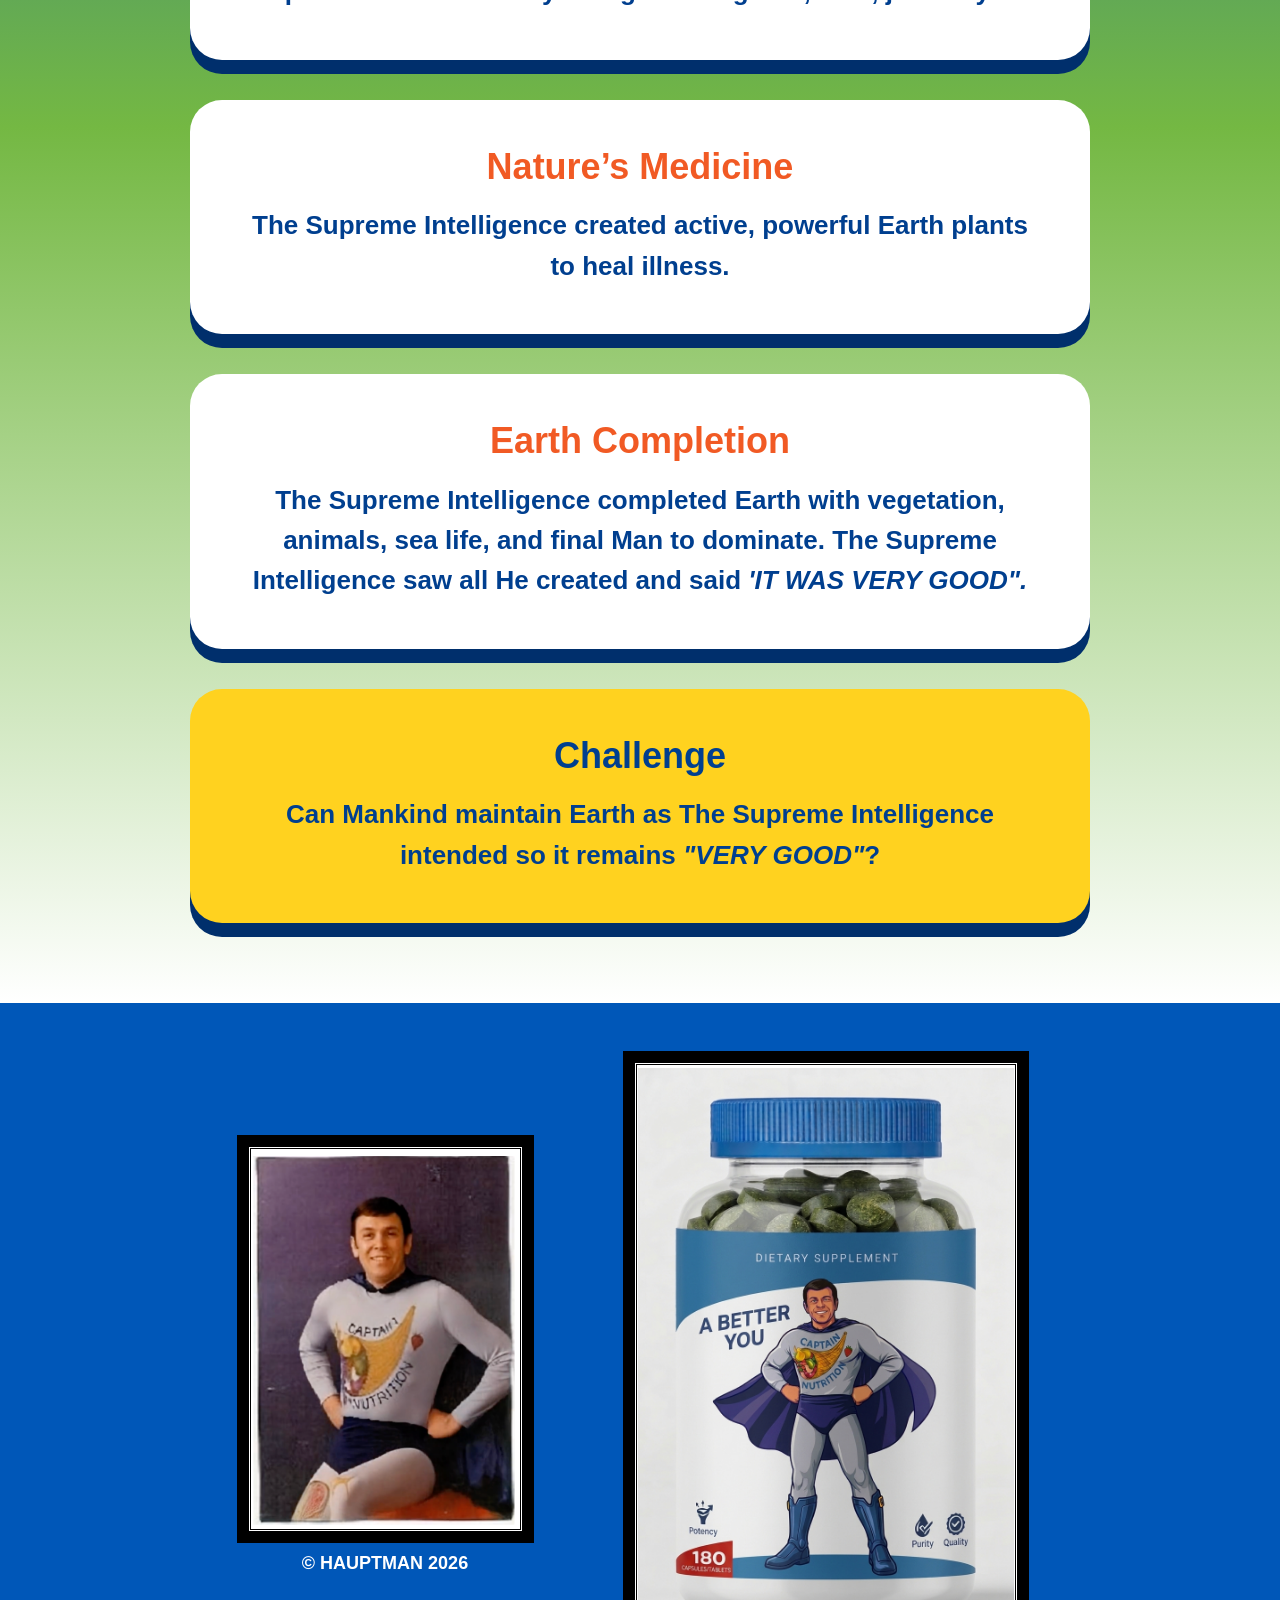
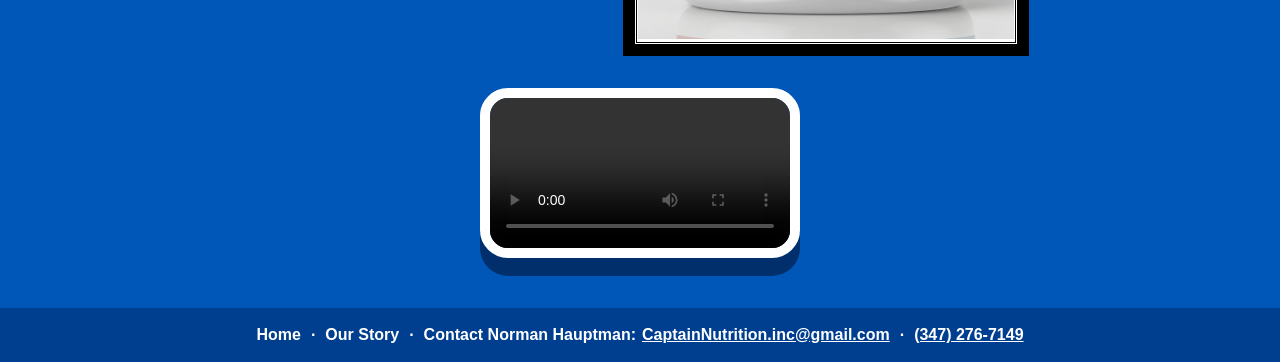
==== commit 43823bd0: "revisions" ====
--- a/code/index.html
+++ b/code/index.html
@@ -47,7 +47,7 @@
             </div>
         <div style="margin-top: 8px;">Has Arrived</div>
       </h1>
-      <p style="transform: translateY(-50px);"> A bold mission from another galaxy to inspire better nutrition, better choices, and a better Planet Earth. </p>
+      <p style="transform: translateY(-50px);"> A bold mission from another galaxy to inspire better nutrition and a better Planet Earth. </p>
     </div>
 
     <div class="hero-media">
@@ -56,24 +56,21 @@
       <video class="hero-under-video" controls playsinline>
         <source src="media/IMG_4357.mp4">
       </video>
-      <p style="transform: translateY(-30px);"> Who is Captain Nutrition<span class="trademark">®</span>? </p>
+      <p style="transform: translateY(-30px);"> Where is Captain Nutrition<span class="trademark">®</span>? </p>
     </div>
   </section>
 
   <section class="story" id="story">
     <div class="story-intro reveal">
-      <p class="eyebrow">CaptainNutrition.com</p>
       <h1>The Story Begins</h1>
-      <p> I, Captain Nutrition<span class="trademark">®</span>, have arrived to save Earth from bad food. </p>
+      <p> The <i>Supreme Intelligence</i> created me with love in ITS IMAGE on a distant Planet. </p>
     </div>
 
     <div class="story-chapter reveal">
-      <h2>My Origins</h2>
       <p> The Supreme Intelligence created me on a distant hospitable planet like Earth. </p>
     </div>
 
     <div class="story-chapter reveal">
-      <h2>God's Gift to Humanity</h2>
       <p>
        The Supreme Intelligence made Man from Earth and breathed into Man His Spirit. 
        God's Spirit is perfect love. Man possesses perfect love and lowly thoughts like greed, hate, jealousy.
@@ -88,7 +85,7 @@
     <div class="story-chapter reveal">
       <h2>Earth Completion</h2>
       <p> The Supreme Intelligence completed Earth with vegetation, animals, sea life, and final Man to dominate. 
-        God saw all He created and said <em>'IT WAS VERY GOOD".</em> </p>
+        The Supreme Intelligence saw all He created and said <em>'IT WAS VERY GOOD".</em> </p>
     </div>
 
     <div class="story-question reveal">
@@ -112,16 +109,8 @@
   <!-- Right Column -->
   <div class="timeline-right">
     <div class="captain-photo">
-      <img src="media/supplements.jpeg" alt="Captain Nutrition Supplements" />
+      <img src="media/supplements.jpg" alt="Captain Nutrition Supplements" />
     </div>
-      <div class="text-card yellow">
-      <p>
-        <b>
-          This is what Captain Nutrition<span class="trademark">®</span> can look like
-          on your product!
-        </b>
-      </p>
-  </div>
   </div>
 
 
--- a/code/style.css
+++ b/code/style.css
@@ -280,6 +280,7 @@
   line-height: 1.05;
   font-weight: 900;
   color: #f15a24;
+  text-align: center;
   margin-bottom: 20px;
 }
 
@@ -287,6 +288,7 @@
   font-size: clamp(18px, 2.2vw, 26px);
   line-height: 1.55;
   font-weight: 700;
+  text-align:center;
 }
 
 .story-chapter span {
@@ -305,16 +307,21 @@
 .story-chapter.green h2,
 .story-chapter.green span {
   color: #ffd21f;
+  text-align: center;
 }
 
 .story-question {
   text-align: center;
-  background: #003f8f;
+  background: #ffd21f;
   color: white;
 }
 
+.story-question p {
+  color: #003f8f;
+}
+
 .story-question h2 {
-  color: #ffd21f;
+  color: #003f8f;
 }
 
 .story-chapter.final {
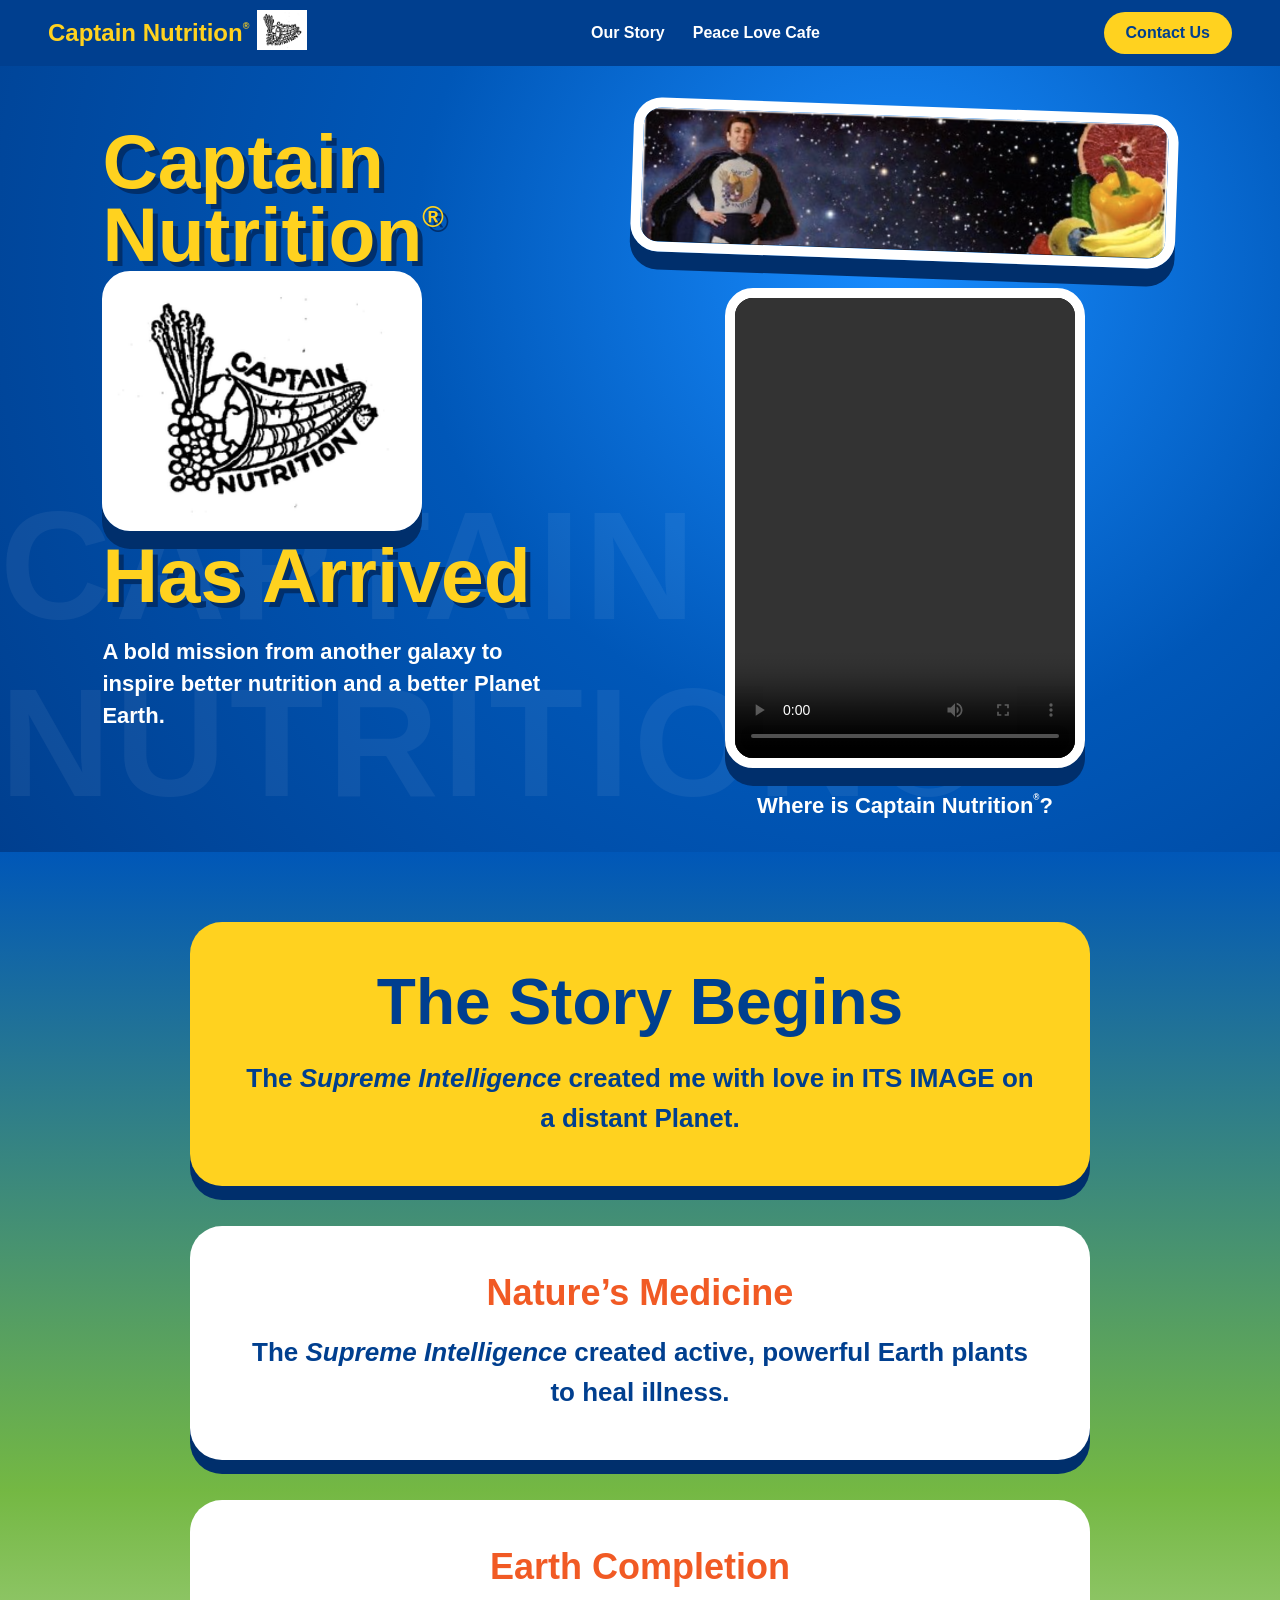
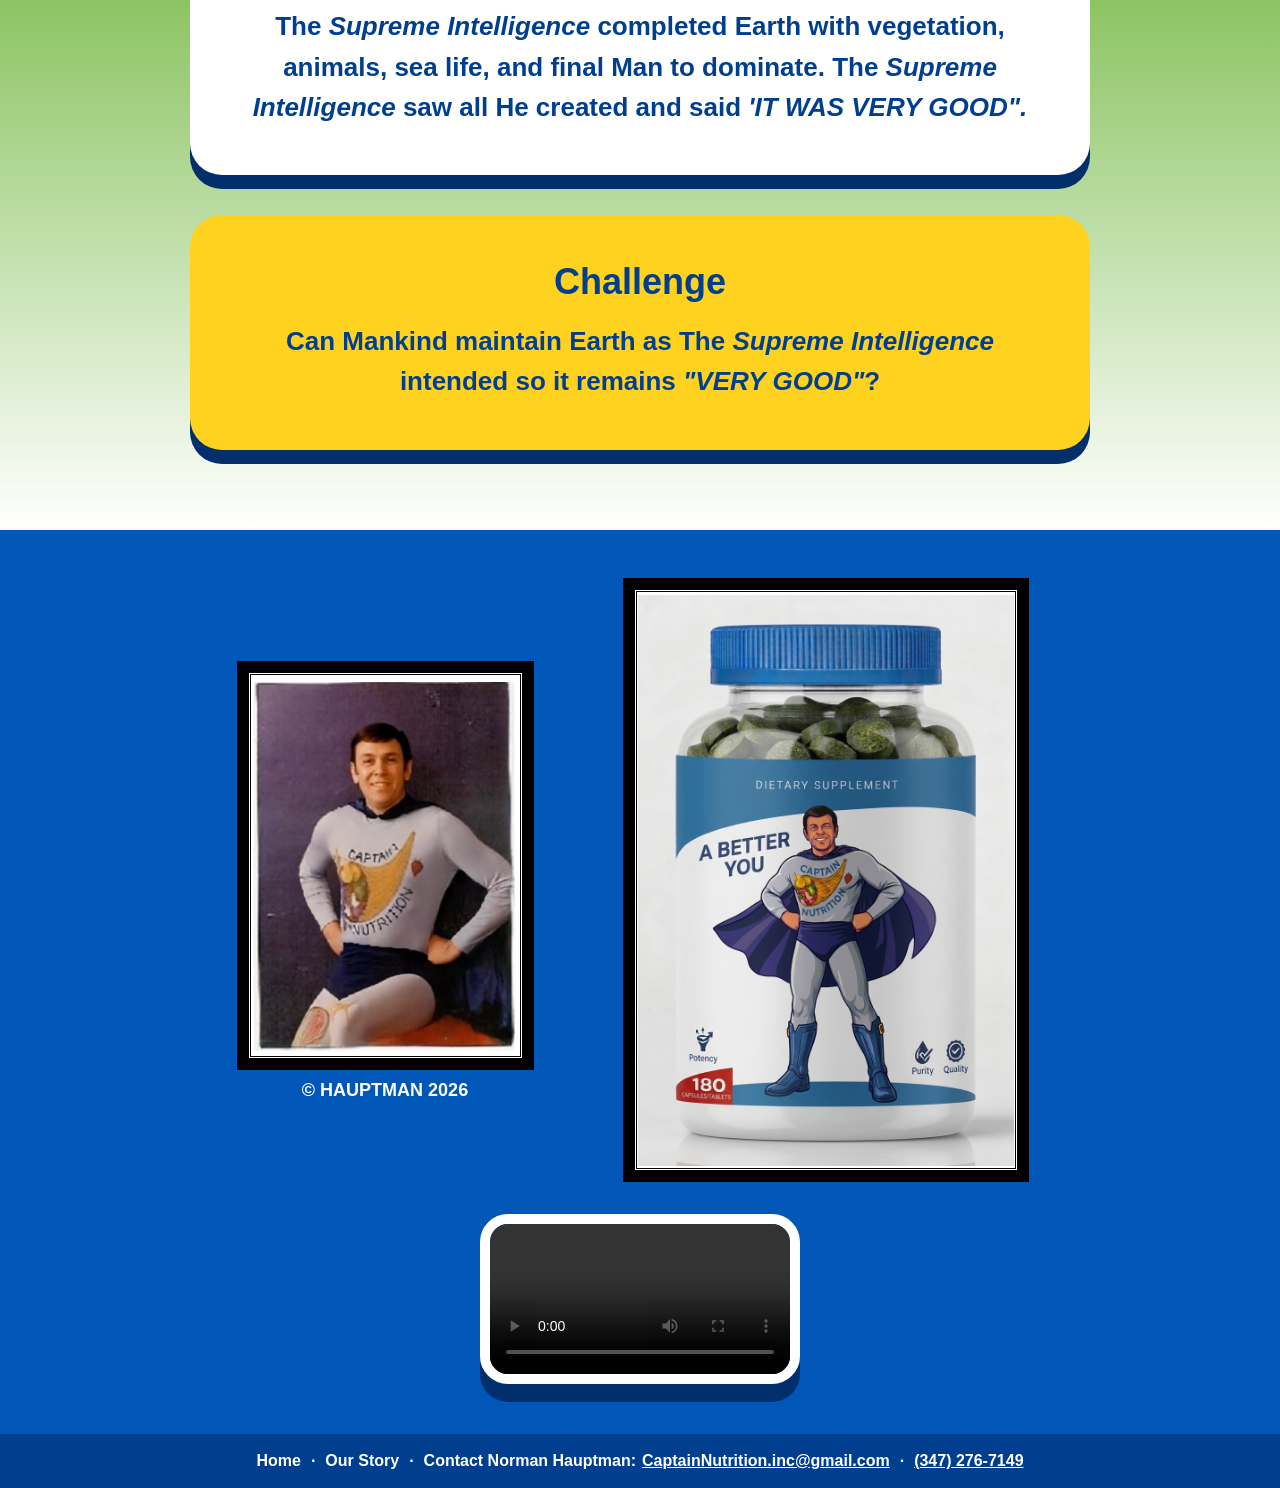
==== commit d402402a: "changes" ====
--- a/code/index.html
+++ b/code/index.html
@@ -67,32 +67,21 @@
     </div>
 
     <div class="story-chapter reveal">
-      <p> The Supreme Intelligence created me on a distant hospitable planet like Earth. </p>
-    </div>
-
-    <div class="story-chapter reveal">
-      <p>
-       The Supreme Intelligence made Man from Earth and breathed into Man His Spirit. 
-       God's Spirit is perfect love. Man possesses perfect love and lowly thoughts like greed, hate, jealousy.
-      </p>
-    </div>
-
-    <div class="story-chapter reveal">
       <h2>Nature’s Medicine</h2>
-      <p> The Supreme Intelligence created active, powerful Earth plants to heal illness. </p>
+      <p> The <i>Supreme Intelligence</i> created active, powerful Earth plants to heal illness. </p>
     </div>
 
     <div class="story-chapter reveal">
       <h2>Earth Completion</h2>
-      <p> The Supreme Intelligence completed Earth with vegetation, animals, sea life, and final Man to dominate. 
-        The Supreme Intelligence saw all He created and said <em>'IT WAS VERY GOOD".</em> </p>
+      <p> The <i>Supreme Intelligence</i> completed Earth with vegetation, animals, sea life, and final Man to dominate. 
+        The <i>Supreme Intelligence</i> saw all He created and said <em>'IT WAS VERY GOOD".</em> </p>
     </div>
 
     <div class="story-question reveal">
       <h2>
         Challenge
       </h2>
-      <p> Can Mankind maintain Earth as The Supreme Intelligence intended so it remains <em>"VERY GOOD"</em>? </p>
+      <p> Can Mankind maintain Earth as The <i>Supreme Intelligence</i> intended so it remains <em>"VERY GOOD"</em>? </p>
     </div>
 
   </section>
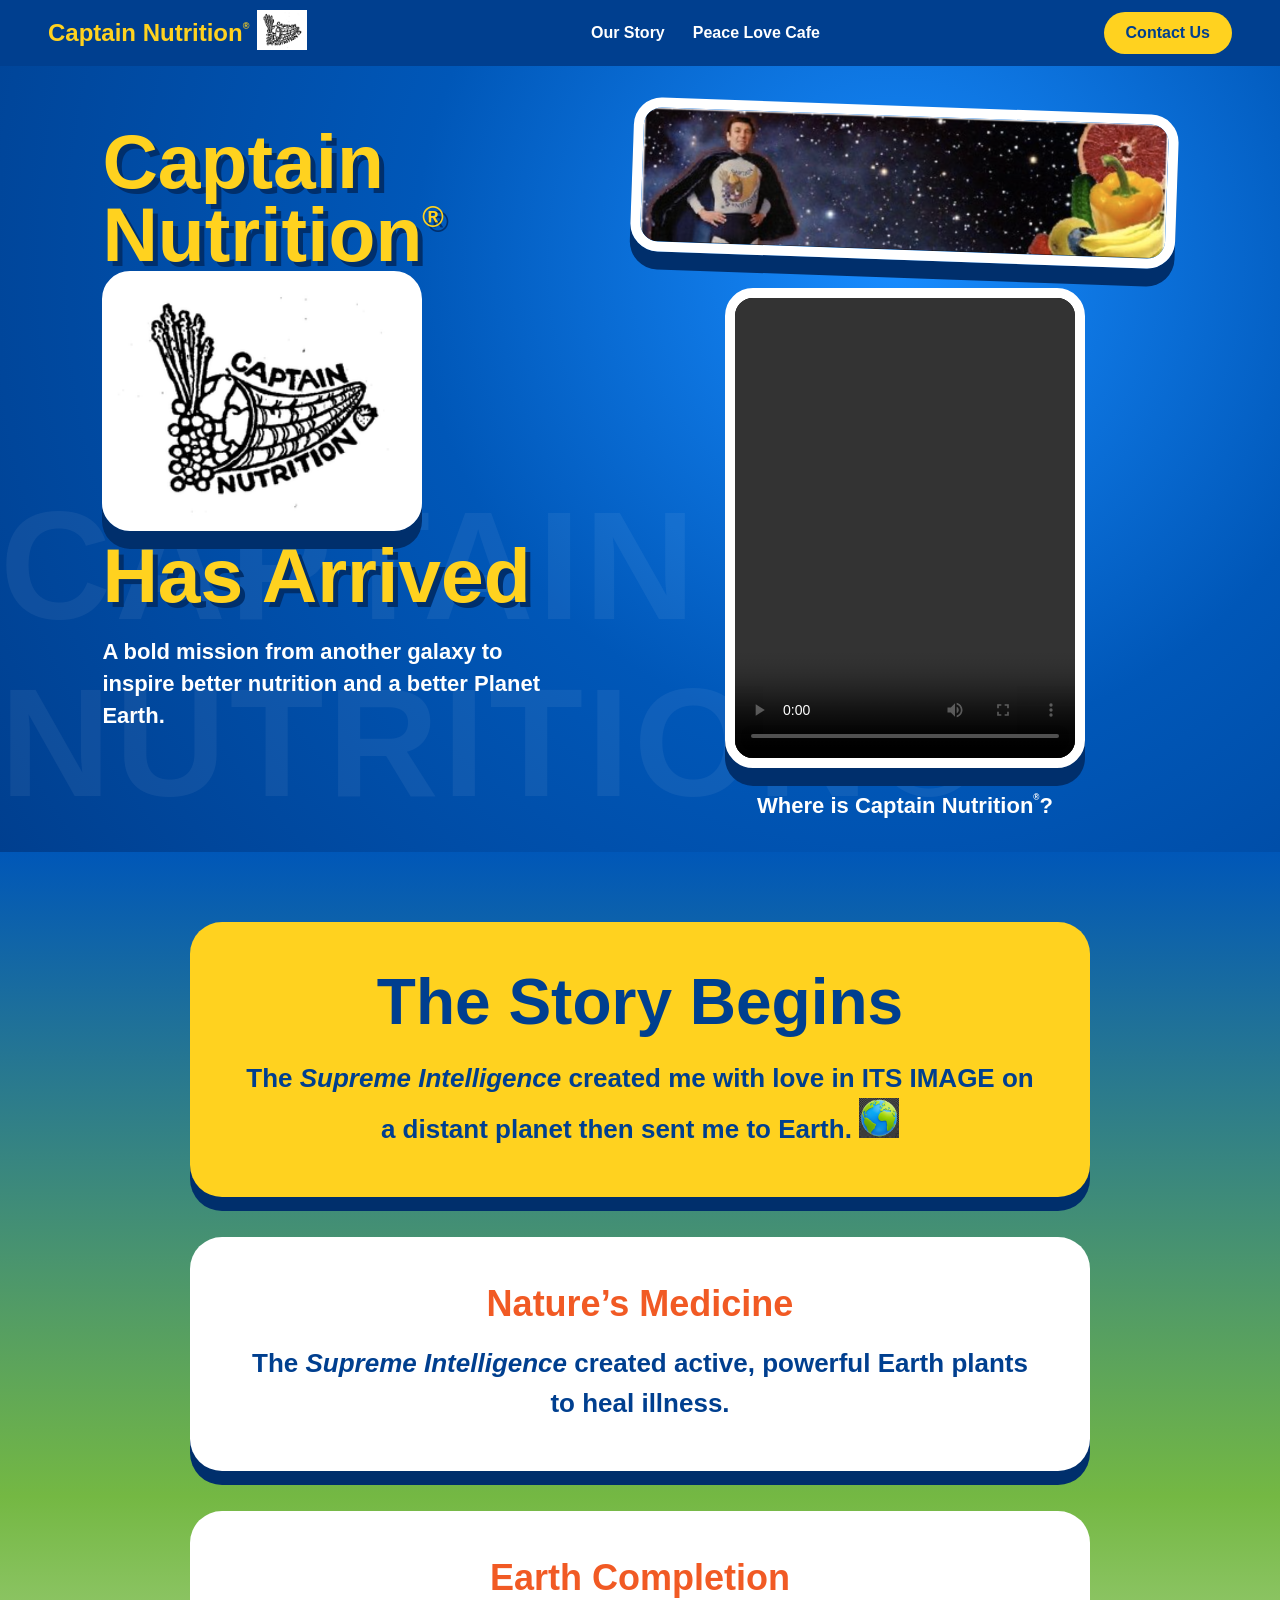
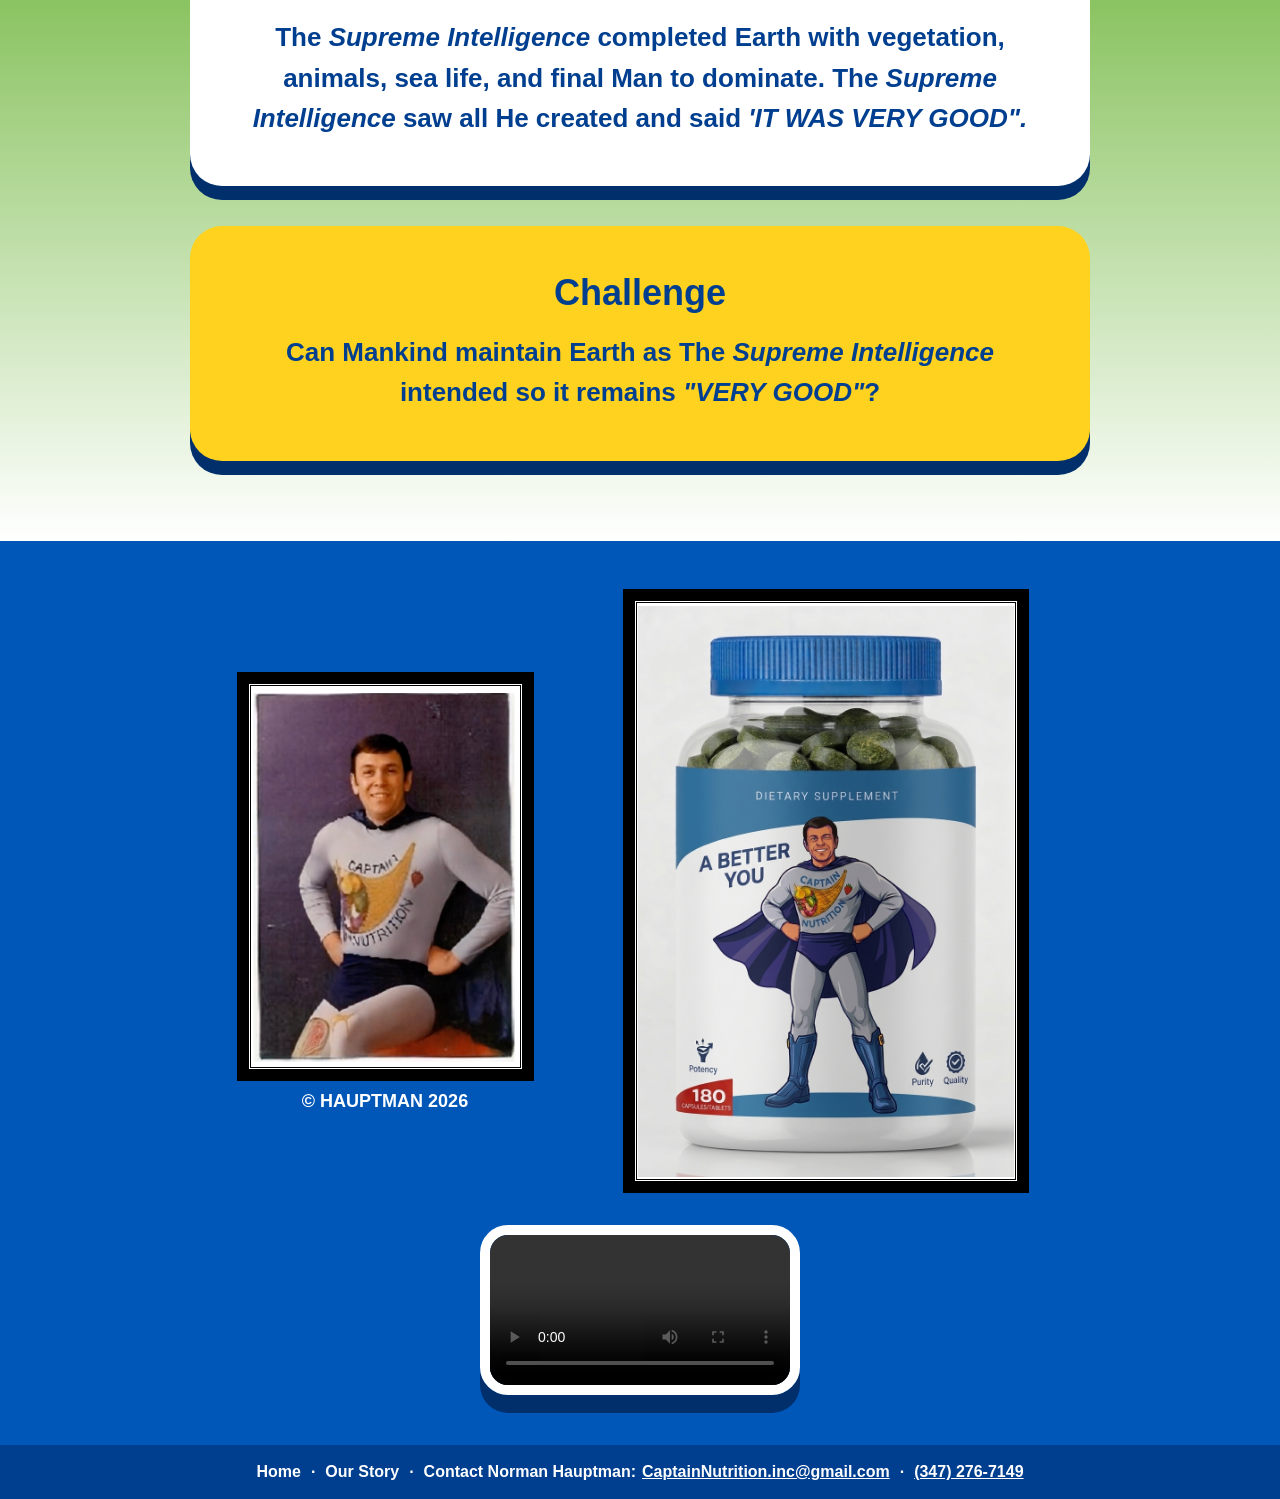
==== commit 167e46ad: "revision" ====
--- a/code/index.html
+++ b/code/index.html
@@ -63,7 +63,8 @@
   <section class="story" id="story">
     <div class="story-intro reveal">
       <h1>The Story Begins</h1>
-      <p> The <i>Supreme Intelligence</i> created me with love in ITS IMAGE on a distant Planet. </p>
+      <p> The <i>Supreme Intelligence</i> created me with love in ITS IMAGE on a distant planet then sent me to Earth.
+      <img src="media/earth.jpg" alt="Earth" style="width: 40px; height: auto;" /> </p>
     </div>
 
     <div class="story-chapter reveal">
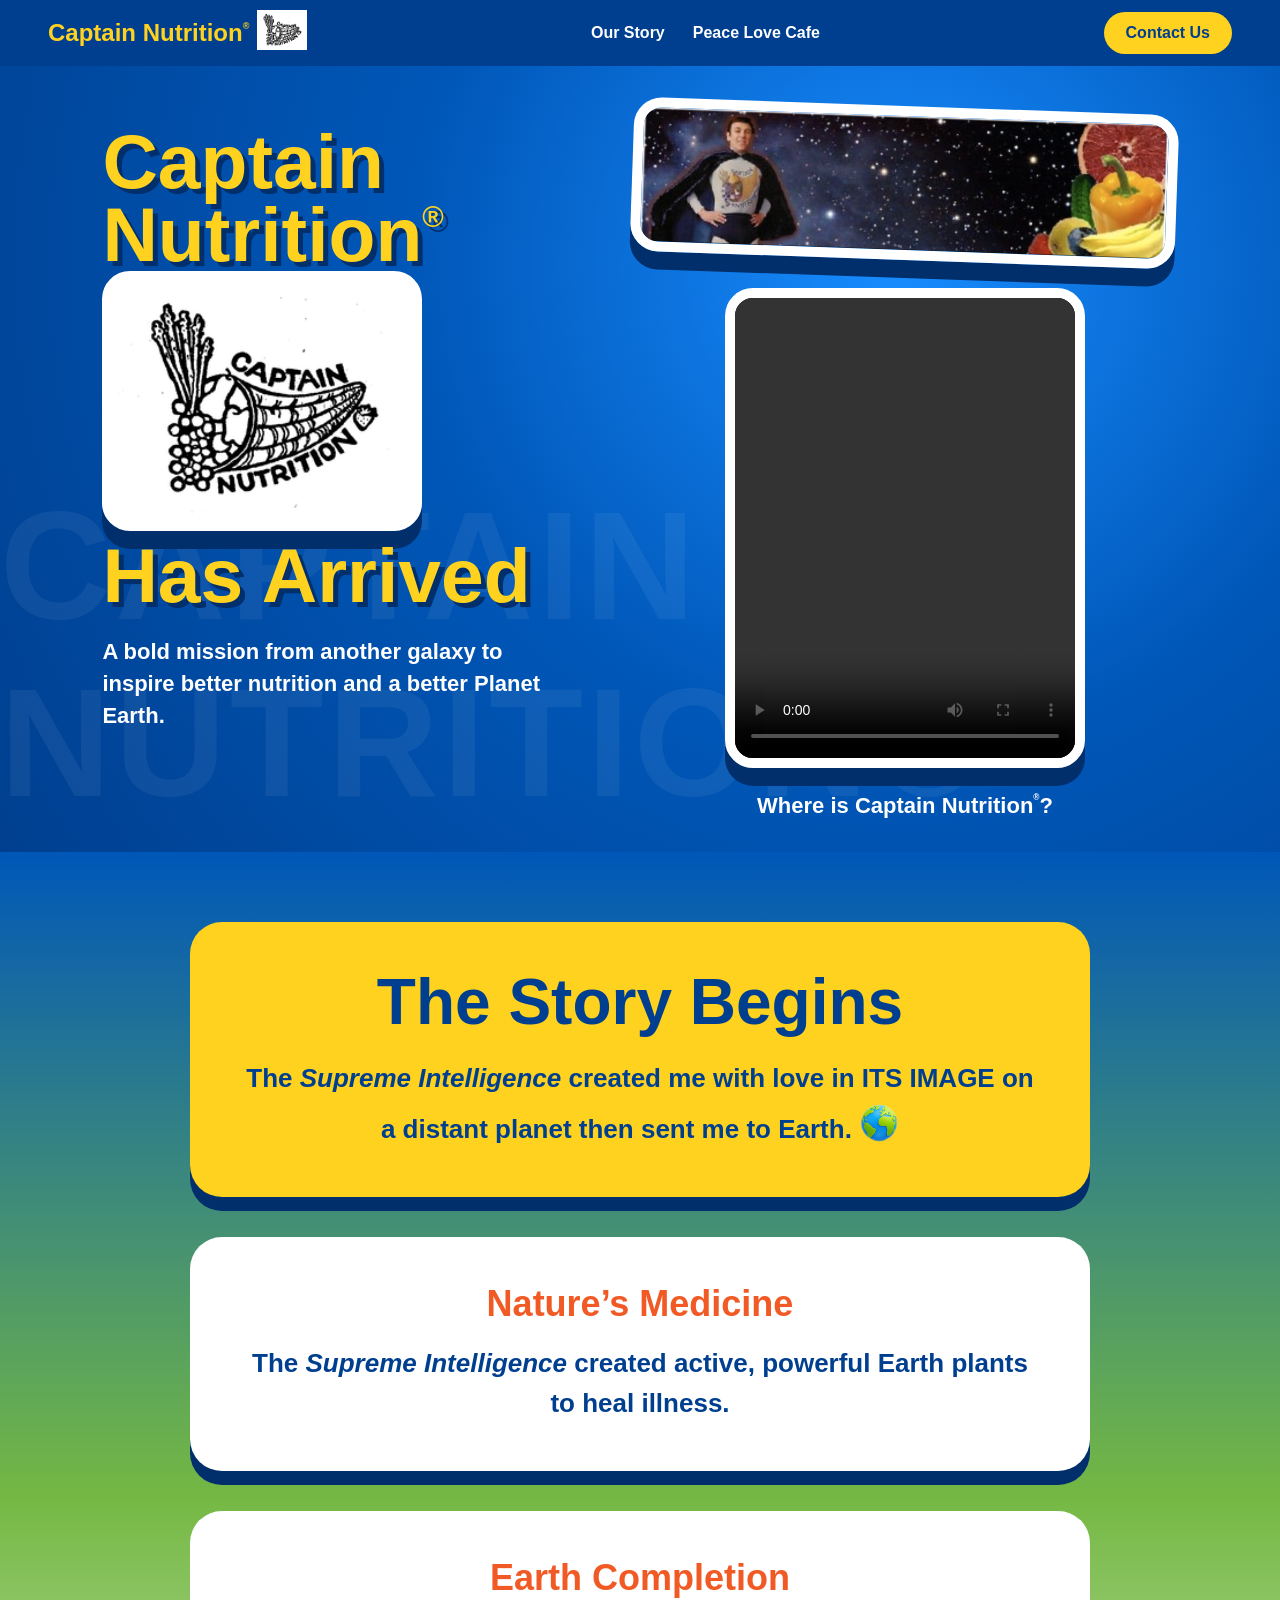
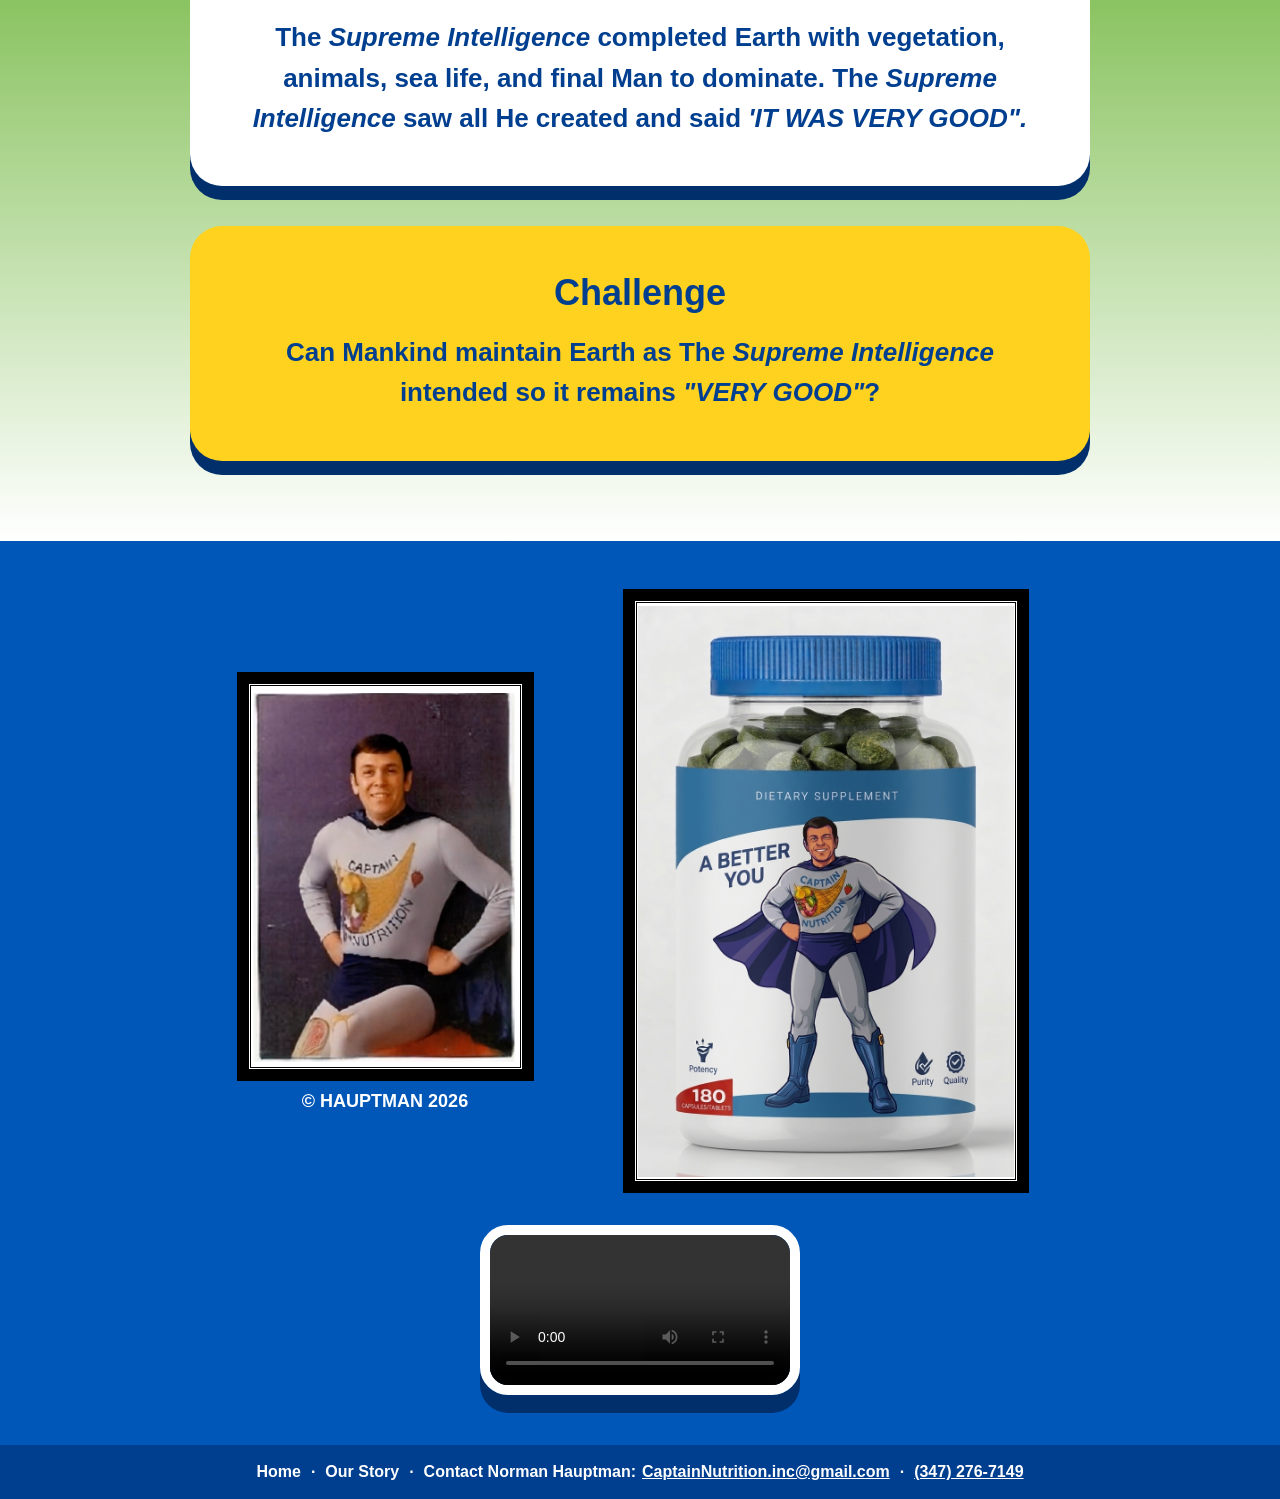
==== commit 056f66a9: "revision" ====
--- a/code/index.html
+++ b/code/index.html
@@ -64,7 +64,7 @@
     <div class="story-intro reveal">
       <h1>The Story Begins</h1>
       <p> The <i>Supreme Intelligence</i> created me with love in ITS IMAGE on a distant planet then sent me to Earth.
-      <img src="media/earth.jpg" alt="Earth" style="width: 40px; height: auto;" /> </p>
+      <img src="media/earth.png" alt="Earth" style="width: 40px; height: auto; transform: translateY(5px);" /> </p>
     </div>
 
     <div class="story-chapter reveal">
